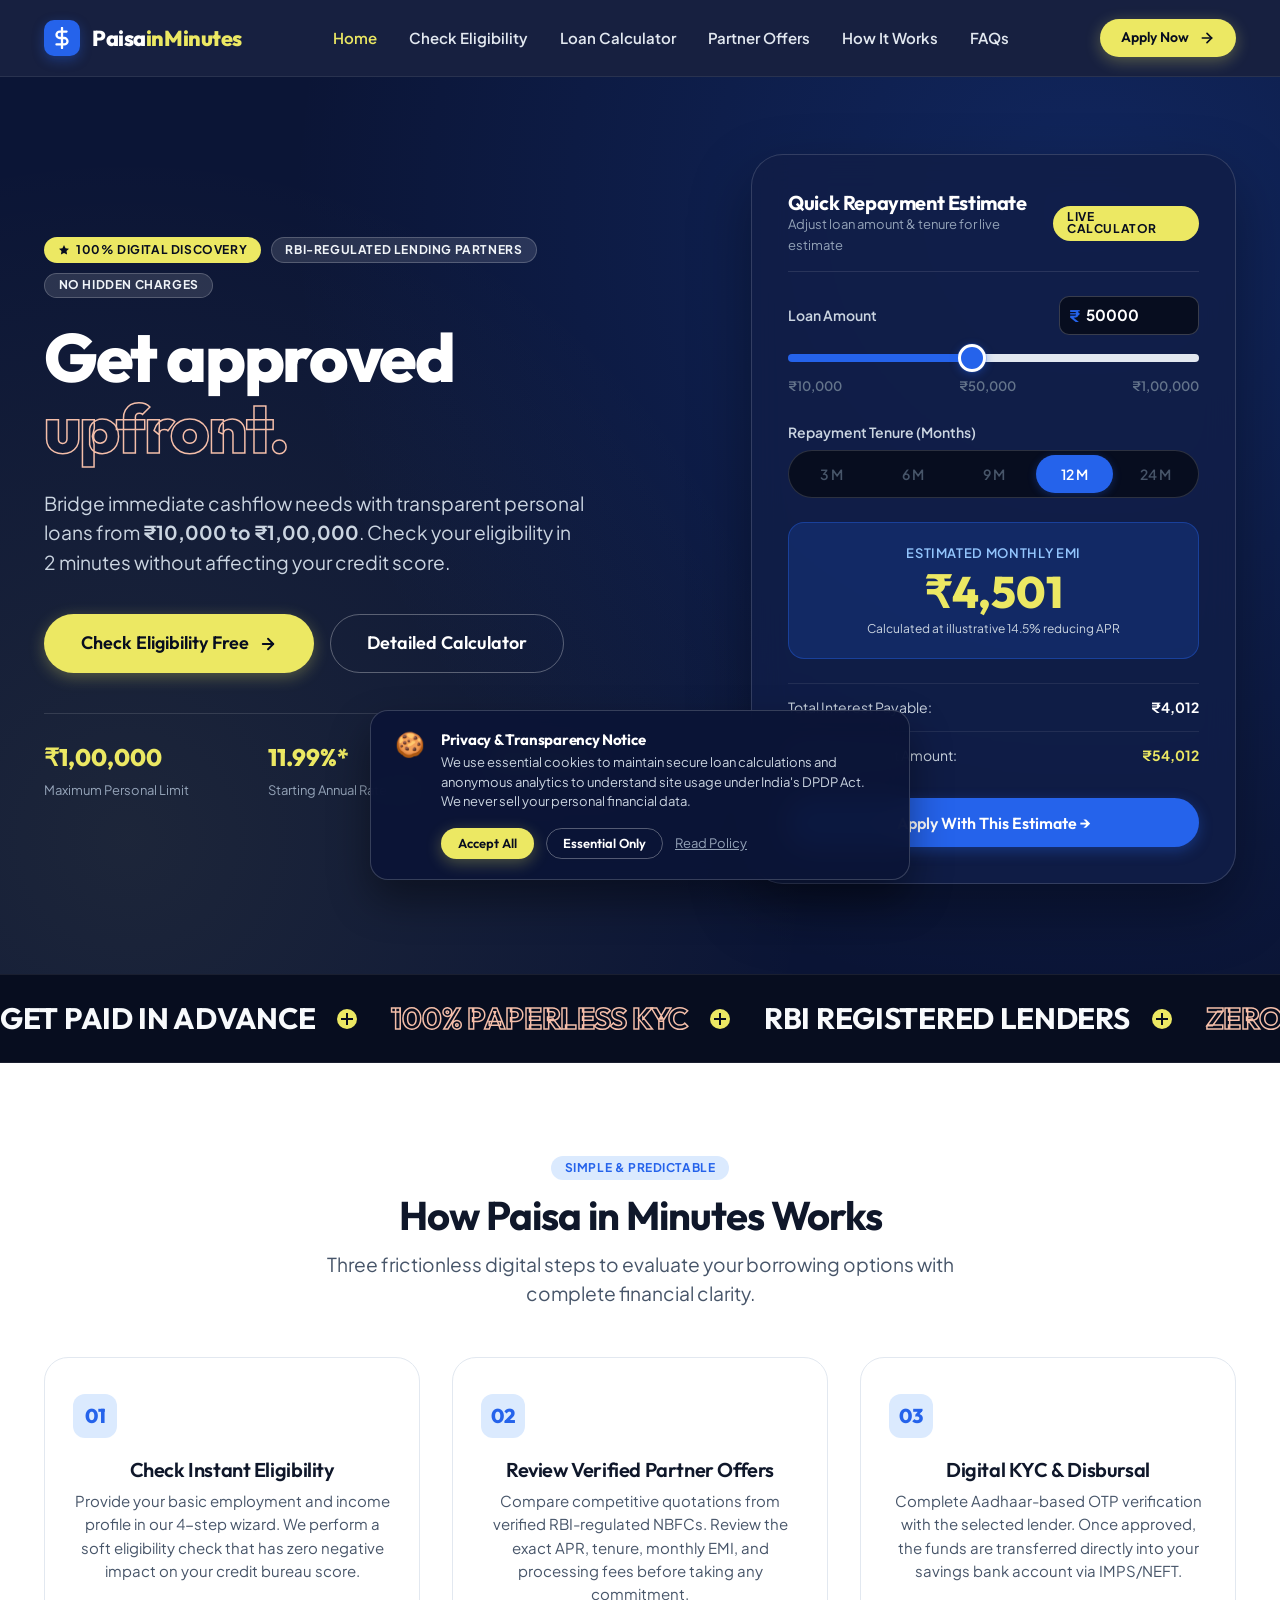
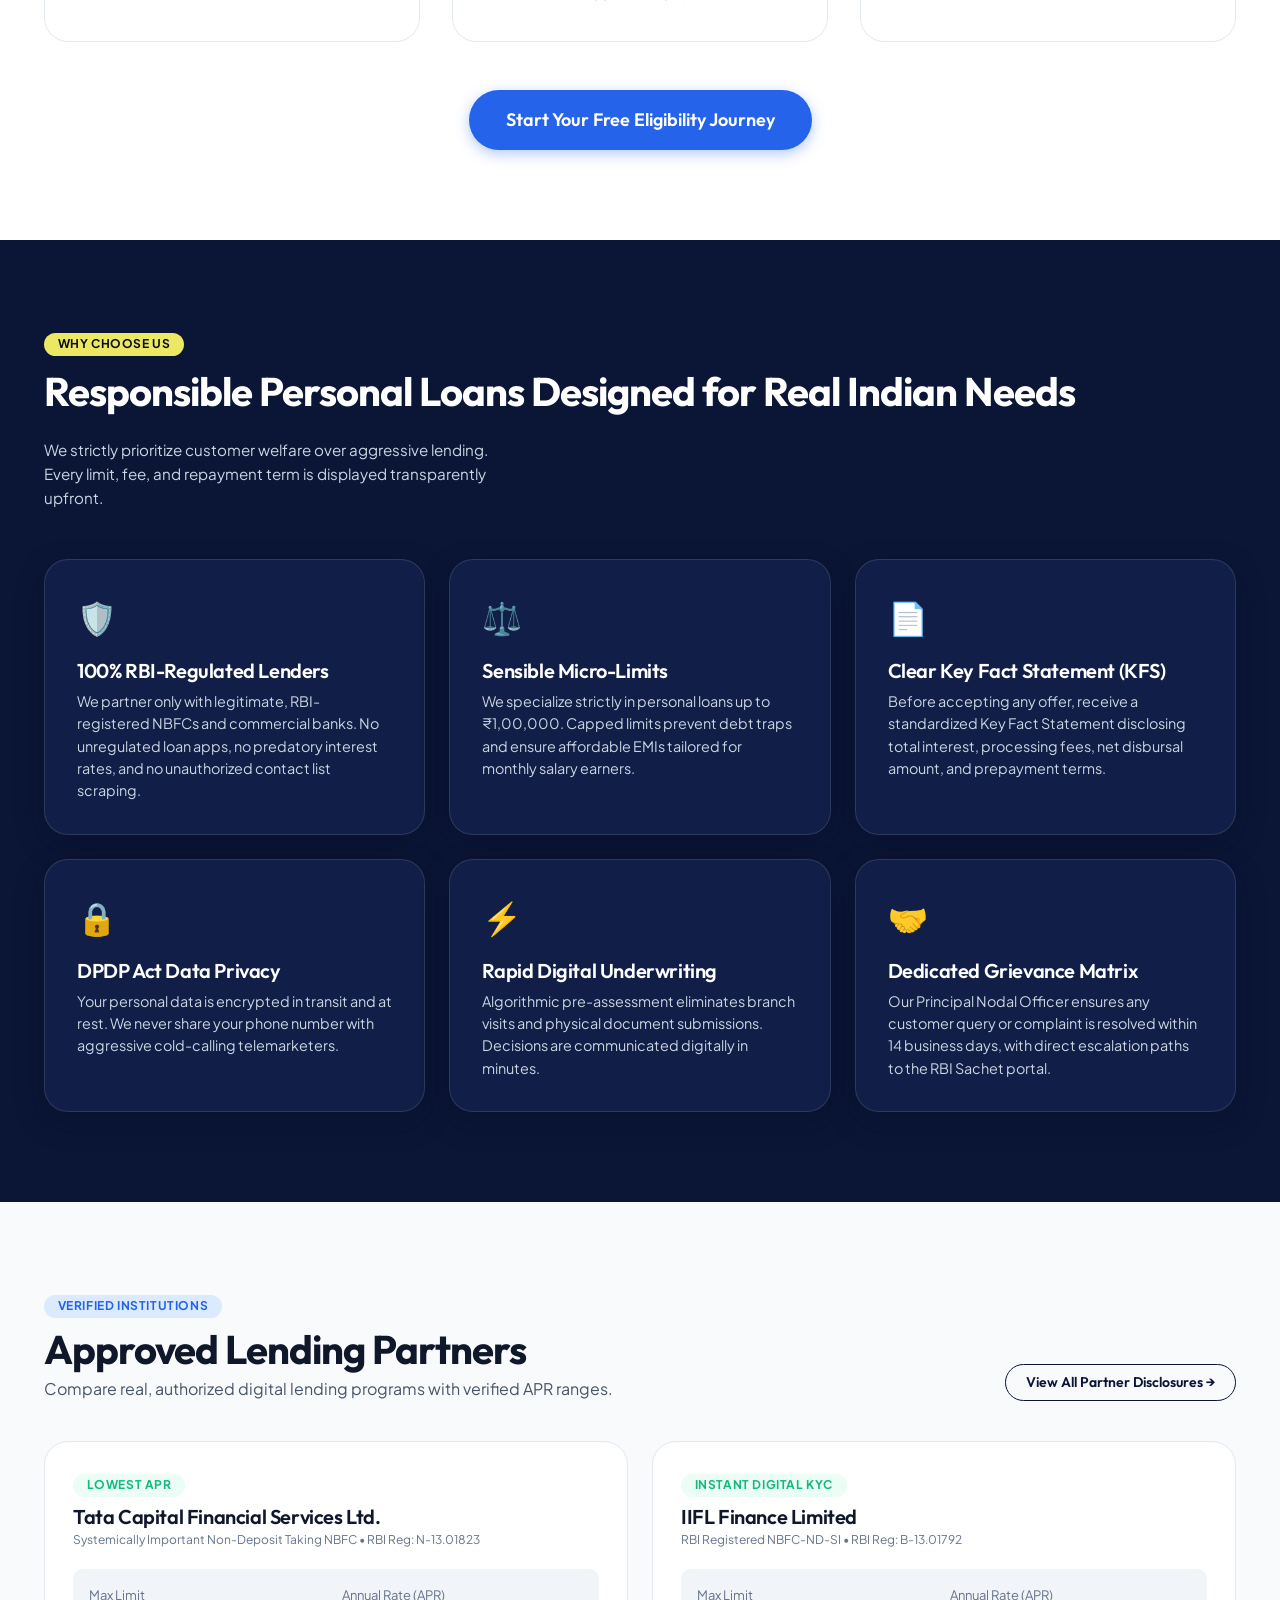
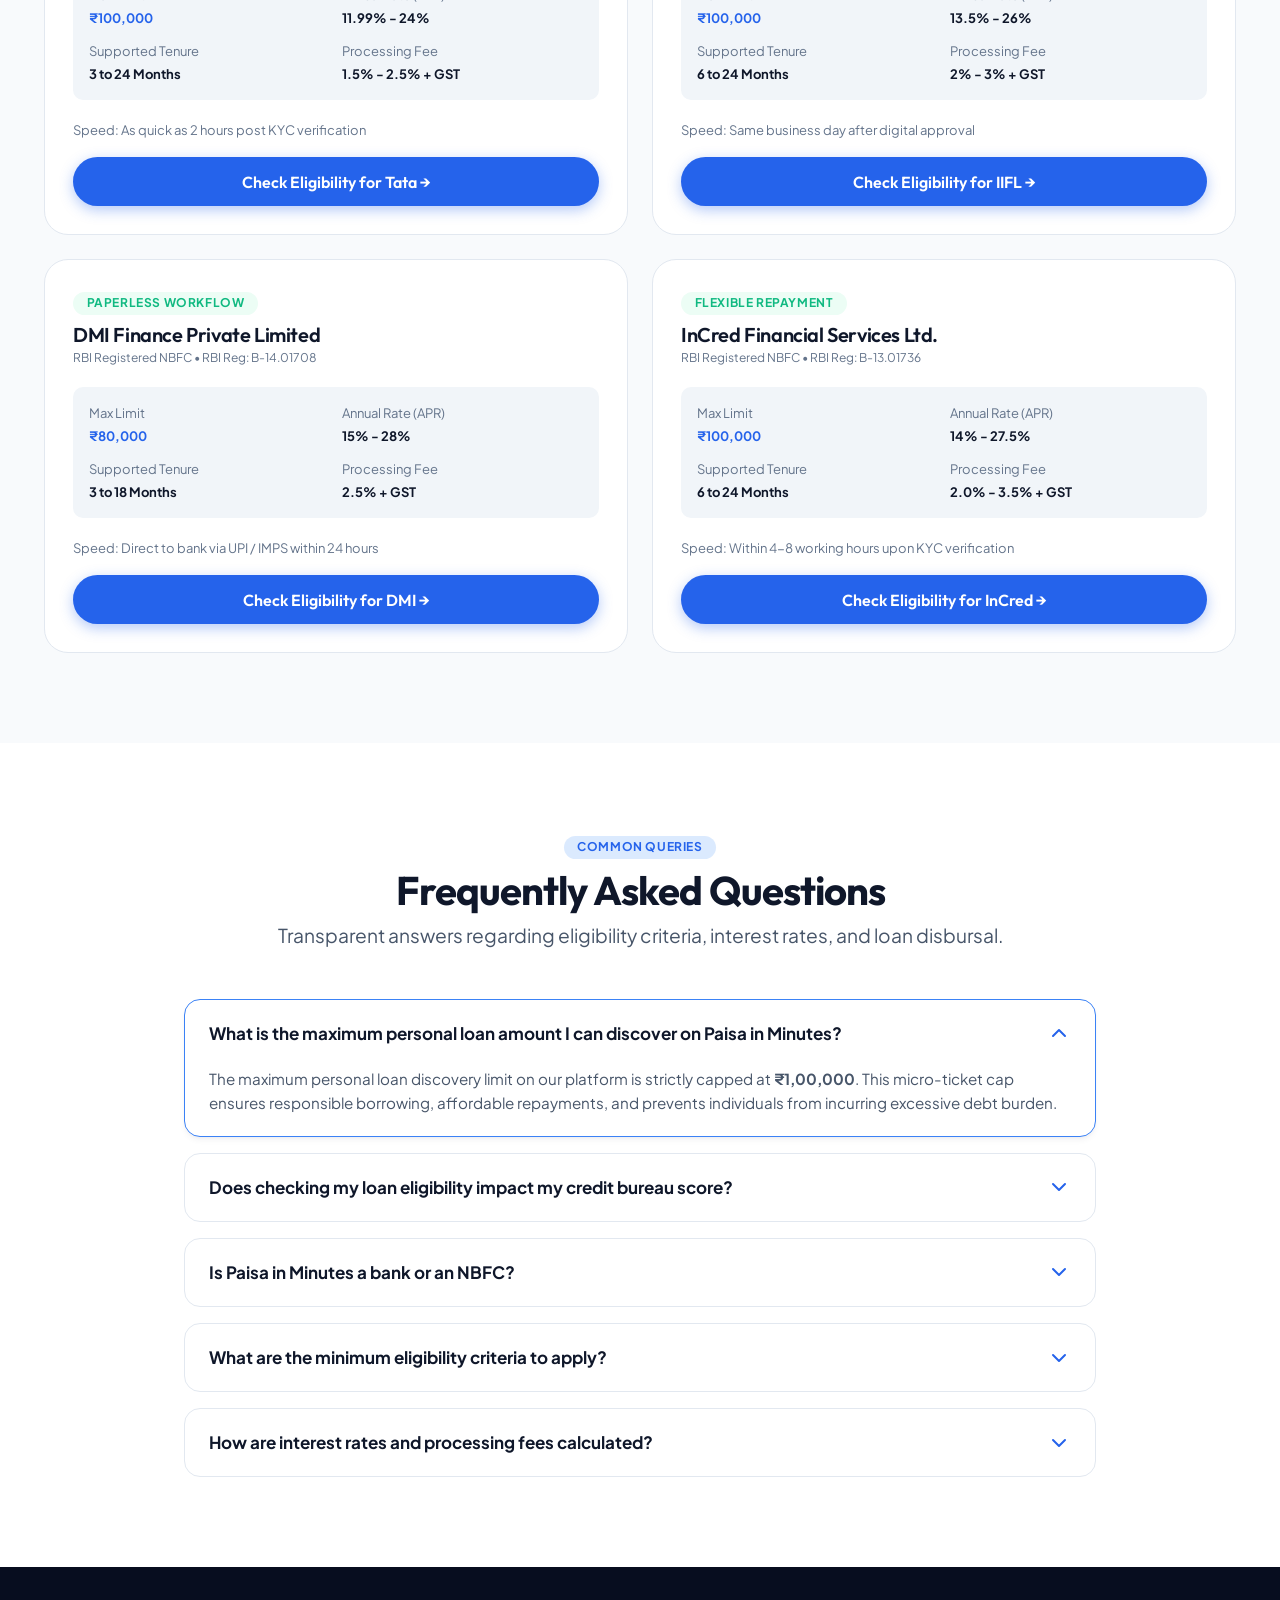
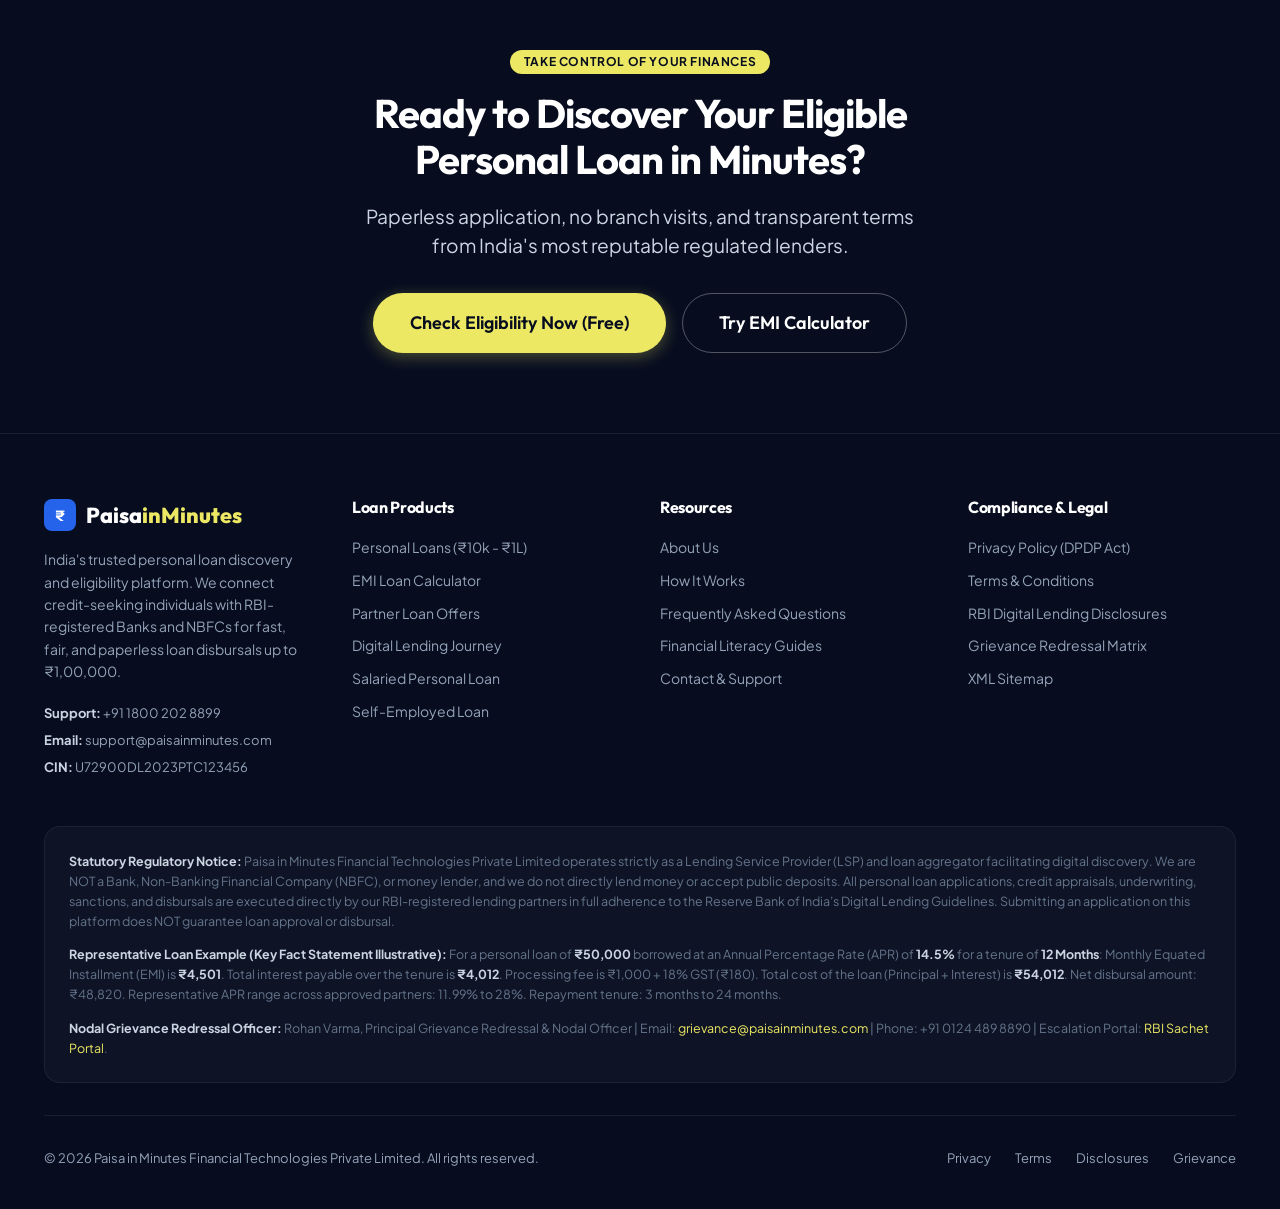
==== index.html @ 123bbffa "Convert into pure static website: remove PHP, admin panel, backend APIs and database" ====
<!DOCTYPE html>
<html lang="en">
<head>
  <meta charset="UTF-8">
  <meta name="viewport" content="width=device-width, initial-scale=1.0, maximum-scale=5.0">
  <meta http-equiv="X-UA-Compatible" content="ie=edge">

  <!-- Primary SEO Meta Tags -->
  <title>Paisa in Minutes – Where India Discovers Fair, Fast Personal Loans | Paisa in Minutes</title>
  <meta name="title" content="Paisa in Minutes – Where India Discovers Fair, Fast Personal Loans | Paisa in Minutes">
  <meta name="description" content="Discover instant personal loans up to ₹1,00,000 from verified RBI-regulated NBFCs &amp; Banks. Interactive loan slider, zero hidden charges, and transparent repayment calculation.">
  <link rel="canonical" href="https://paisainminutes.com/">
  <meta name="robots" content="index, follow, max-image-preview:large, max-snippet:-1, max-video-preview:-1">
  <meta name="theme-color" content="#0b1536">

  <!-- Open Graph / Facebook -->
  <meta property="og:type" content="website">
  <meta property="og:url" content="https://paisainminutes.com/">
  <meta property="og:title" content="Paisa in Minutes – Where India Discovers Fair, Fast Personal Loans | Paisa in Minutes">
  <meta property="og:description" content="Discover instant personal loans up to ₹1,00,000 from verified RBI-regulated NBFCs &amp; Banks. Interactive loan slider, zero hidden charges, and transparent repayment calculation.">
  <meta property="og:image" content="https://paisainminutes.com/assets/images/og-preview.png">
  <meta property="og:site_name" content="Paisa in Minutes">
  <meta property="og:locale" content="en_IN">

  <!-- Twitter Cards -->
  <meta name="twitter:card" content="summary_large_image">
  <meta name="twitter:url" content="https://paisainminutes.com/">
  <meta name="twitter:title" content="Paisa in Minutes – Where India Discovers Fair, Fast Personal Loans | Paisa in Minutes">
  <meta name="twitter:description" content="Discover instant personal loans up to ₹1,00,000 from verified RBI-regulated NBFCs &amp; Banks. Interactive loan slider, zero hidden charges, and transparent repayment calculation.">
  <meta name="twitter:image" content="https://paisainminutes.com/assets/images/og-preview.png">

  <!-- Stylesheets -->
  <link rel="stylesheet" href="assets/css/design-system.css">
  <link rel="stylesheet" href="assets/css/components.css">
  <link rel="stylesheet" href="assets/css/pages.css">

  <!-- Schema.org JSON-LD Structured Data for Financial Platform & Lending Service -->
  <script type="application/ld+json">
  {
    "@context": "https://schema.org",
    "@graph": [
      {
        "@type": "Organization",
        "@id": "https://paisainminutes.com/#organization",
        "name": "Paisa in Minutes Financial Technologies Private Limited",
        "alternateName": "Paisa in Minutes",
        "url": "https://paisainminutes.com",
        "telephone": "+91 1800 202 8899",
        "email": "support@paisainminutes.com",
        "address": {
          "@type": "PostalAddress",
          "streetAddress": "Tower B, 4th Floor, FinTech Park, Cyber City",
          "addressLocality": "Gurugram",
          "addressRegion": "Haryana",
          "postalCode": "122002",
          "addressCountry": "IN"
        }
      },
      {
        "@type": "FinancialProduct",
        "name": "Paisa in Minutes Personal Loan Discovery",
        "description": "Short-term personal loan discovery service up to ₹1,00,000 with flexible tenures of 3 to 24 months.",
        "provider": {
          "@id": "https://paisainminutes.com/#organization"
        },
        "annualPercentageRate": {
          "@type": "QuantitativeValue",
          "minValue": 11.99,
          "maxValue": 28,
          "unitText": "PERCENT"
        },
        "amount": {
          "@type": "MonetaryAmount",
          "currency": "INR",
          "minValue": 10000,
          "maxValue": 100000        }
      }
    ]
  }
  </script>

  <!-- Client-Side Analytics Configuration -->
  <script>
    window.PIM_ANALYTICS_CONFIG = {
      ga4Id: "G-DEMO12345",
      pixelId: "987654321012345",
      debug: true,
    };
  </script>
</head>
<body>
<header class="site-header" role="banner">
  <div class="container site-nav">
    <!-- Brand Logo -->
    <a href="index.html" class="nav-brand" aria-label="Paisa in Minutes Homepage">
      <div class="nav-brand-logo">
        <svg width="22" height="22" viewBox="0 0 24 24" fill="none" stroke="currentColor" stroke-width="2.5" stroke-linecap="round" stroke-linejoin="round">
          <line x1="12" y1="1" x2="12" y2="23"></line>
          <path d="M17 5H9.5a3.5 3.5 0 0 0 0 7h5a3.5 3.5 0 0 1 0 7H6"></path>
        </svg>
      </div>
      <div>
        Paisa<span class="accent">inMinutes</span>
      </div>
    </a>

    <!-- Navigation Links -->
    <nav aria-label="Main Navigation">
      <ul class="nav-links" id="navLinks">
        <li>
          <a href="index.html" class="nav-link active">Home</a>
        </li>
        <li>
          <a href="check-eligibility.html" class="nav-link ">Check Eligibility</a>
        </li>
        <li>
          <a href="personal-loan-calculator.html" class="nav-link ">Loan Calculator</a>
        </li>
        <li>
          <a href="offers.html" class="nav-link ">Partner Offers</a>
        </li>
        <li>
          <a href="how-it-works.html" class="nav-link ">How It Works</a>
        </li>
        <li>
          <a href="faq.html" class="nav-link ">FAQs</a>
        </li>
      </ul>
    </nav>

    <!-- Header Actions -->
    <div class="nav-actions">
      <a href="check-eligibility.html" class="btn btn-yellow btn-sm" id="navCtaBtn">
        Apply Now
        <svg width="16" height="16" viewBox="0 0 24 24" fill="none" stroke="currentColor" stroke-width="2.5" stroke-linecap="round" stroke-linejoin="round">
          <line x1="5" y1="12" x2="19" y2="12"></line>
          <polyline points="12 5 19 12 12 19"></polyline>
        </svg>
      </a>

      <!-- Mobile Hamburger Button -->
      <button class="nav-toggle-btn" id="navToggleBtn" aria-label="Toggle navigation menu" aria-expanded="false">
        &#9776;
      </button>
    </div>
  </div>
</header>
<main id="mainContent">

<!-- ============================================================================
     HERO SECTION
     ============================================================================ -->
<section class="hero-section" aria-label="Personal Loan Discovery Hero">
  <div class="container">
    <div class="hero-grid">
      <!-- Left Column: Copy & CTAs -->
      <div class="hero-content">
        <div class="hero-badges">
          <span class="badge badge-yellow">
            <svg width="12" height="12" viewBox="0 0 24 24" fill="currentColor">
              <path d="M12 2l3.09 6.26L22 9.27l-5 4.87 1.18 6.88L12 17.77l-6.18 3.25L7 14.14 2 9.27l6.91-1.01L12 2z"></path>
            </svg>
            100% Digital Discovery
          </span>
          <span class="badge badge-navy">RBI-Regulated Lending Partners</span>
          <span class="badge badge-navy">No Hidden Charges</span>
        </div>

        <h1 class="heading-display hero-title">
          Get approved<br>
          <span class="salmon-outline">upfront.</span>
        </h1>

        <p class="text-lead" style="color: #cbd5e1; max-width: 540px;">
          Bridge immediate cashflow needs with transparent personal loans from <strong>₹10,000 to ₹1,00,000</strong>. Check your eligibility in 2 minutes without affecting your credit score.
        </p>

        <div class="hero-ctas">
          <a href="check-eligibility.html" class="btn btn-yellow btn-lg" id="heroApplyBtn">
            Check Eligibility Free
            <svg width="18" height="18" viewBox="0 0 24 24" fill="none" stroke="currentColor" stroke-width="2.5" stroke-linecap="round" stroke-linejoin="round">
              <line x1="5" y1="12" x2="19" y2="12"></line>
              <polyline points="12 5 19 12 12 19"></polyline>
            </svg>
          </a>
          <a href="personal-loan-calculator.html" class="btn btn-outline-white btn-lg">
            Detailed Calculator
          </a>
        </div>

        <!-- Verified Trust Statistics -->
        <div class="hero-trust-metrics">
          <div>
            <div class="metric-number">₹1,00,000</div>
            <div class="metric-label">Maximum Personal Limit</div>
          </div>
          <div>
            <div class="metric-number">11.99%*</div>
            <div class="metric-label">Starting Annual Rate (APR)</div>
          </div>
          <div>
            <div class="metric-number">24 Hours</div>
            <div class="metric-label">Fast Digital Disbursal</div>
          </div>
        </div>
      </div>

      <!-- Right Column: Interactive Hero Loan Amount Slider & Live Estimate -->
      <div>
        <div class="hero-calc-card">
          <div class="calc-card-header">
            <div>
              <h3 style="font-size: 1.25rem; font-weight: 700; color: #fff;">Quick Repayment Estimate</h3>
              <p style="font-size: 0.8125rem; color: #94a3b8;">Adjust loan amount & tenure for live estimate</p>
            </div>
            <span class="badge badge-yellow">Live Calculator</span>
          </div>

          <!-- Loan Amount Slider & Input -->
          <div class="form-group" style="margin-bottom: 1.5rem;">
            <div style="display:flex; justify-content:space-between; align-items:center; margin-bottom: 0.5rem;">
              <label for="calcSliderAmount" class="form-label" style="color: #cbd5e1; margin-bottom: 0;">Loan Amount</label>
              <div style="position:relative; width: 140px;">
                <span style="position:absolute; left:10px; top:50%; transform:translateY(-50%); color:#2563eb; font-weight:700;">₹</span>
                <input type="number" id="calcInputAmount" class="form-control" value="50000" min="10000" max="100000" step="5000" style="padding-left:26px; padding-top:6px; padding-bottom:6px; font-weight:700; background:#070d1f; color:#fff; border-color:rgba(255,255,255,0.2);">
              </div>
            </div>
            <input type="range" id="calcSliderAmount" class="range-slider" min="10000" max="100000" step="5000" value="50000" aria-label="Loan Amount Slider">
            <div class="range-slider-labels">
              <span>₹10,000</span>
              <span>₹50,000</span>
              <span>₹1,00,000</span>
            </div>
          </div>

          <!-- Tenure Selector -->
          <div class="form-group">
            <label class="form-label" style="color: #cbd5e1;">Repayment Tenure (Months)</label>
            <div class="segmented-control" style="background:#070d1f; border-color:rgba(255,255,255,0.15);">
              <button type="button" class="segmented-pill" data-tenure-pill="3">3 M</button>
              <button type="button" class="segmented-pill" data-tenure-pill="6">6 M</button>
              <button type="button" class="segmented-pill" data-tenure-pill="9">9 M</button>
              <button type="button" class="segmented-pill active" data-tenure-pill="12">12 M</button>
              <button type="button" class="segmented-pill" data-tenure-pill="24">24 M</button>
            </div>
          </div>

          <!-- Hidden default rate for quick hero calculator -->
          <input type="hidden" id="calcSliderRate" value="14.5">
          <input type="hidden" id="calcInputRate" value="14.5">

          <!-- Live Estimated EMI Display -->
          <div class="hero-emi-display">
            <div style="font-size: 0.8125rem; font-weight: 600; text-transform: uppercase; letter-spacing: 0.05em; color: #93c5fd;">
              Estimated Monthly EMI
            </div>
            <div class="emi-amount-large" id="calcEmiDisplay">₹4,502</div>
            <div style="font-size: 0.75rem; color: #cbd5e1;">
              Calculated at illustrative 14.5% reducing APR
            </div>
          </div>

          <!-- Repayment Breakdown Row -->
          <div style="display:flex; justify-content:space-between; padding:0.75rem 0; font-size:0.875rem; border-top:1px solid rgba(255,255,255,0.08); color:#cbd5e1;">
            <span>Total Interest Payable:</span>
            <strong id="calcTotalInterestDisplay" style="color:#fff;">₹4,024</strong>
          </div>
          <div style="display:flex; justify-content:space-between; padding:0.75rem 0; font-size:0.875rem; border-top:1px solid rgba(255,255,255,0.08); color:#cbd5e1;">
            <span>Total Repayment Amount:</span>
            <strong id="calcTotalPaymentDisplay" style="color:var(--color-accent-yellow);">₹54,024</strong>
          </div>

          <div style="margin-top: 1.25rem;">
            <a href="check-eligibility.html" class="btn btn-primary btn-block">
              Apply With This Estimate &rarr;
            </a>
          </div>
        </div>
      </div>
    </div>
  </div>
</section>

<!-- ============================================================================
     MARQUEE TICKER (Milestone Inspired Continuous Motion)
     ============================================================================ -->
<div class="section-navy" style="padding: 0; background: #070d1f;">
  <div class="marquee-container" aria-hidden="true">
    <div class="marquee-track">
      <div class="marquee-item"><span>Get Paid In Advance</span><svg class="marquee-icon" viewBox="0 0 24 24"><circle cx="12" cy="12" r="10"></circle><path d="M12 6v12M6 12h12" stroke="#070d1f" stroke-width="2"></path></svg></div>
      <div class="marquee-item text-outline"><span>100% Paperless KYC</span><svg class="marquee-icon" viewBox="0 0 24 24"><circle cx="12" cy="12" r="10"></circle><path d="M12 6v12M6 12h12" stroke="#070d1f" stroke-width="2"></path></svg></div>
      <div class="marquee-item"><span>RBI Registered Lenders</span><svg class="marquee-icon" viewBox="0 0 24 24"><circle cx="12" cy="12" r="10"></circle><path d="M12 6v12M6 12h12" stroke="#070d1f" stroke-width="2"></path></svg></div>
      <div class="marquee-item text-outline"><span>Zero Prepayment Penalties</span><svg class="marquee-icon" viewBox="0 0 24 24"><circle cx="12" cy="12" r="10"></circle><path d="M12 6v12M6 12h12" stroke="#070d1f" stroke-width="2"></path></svg></div>
      <div class="marquee-item"><span>Funds Disbursed In Minutes</span><svg class="marquee-icon" viewBox="0 0 24 24"><circle cx="12" cy="12" r="10"></circle><path d="M12 6v12M6 12h12" stroke="#070d1f" stroke-width="2"></path></svg></div>
    </div>
    <div class="marquee-track" aria-hidden="true">
      <div class="marquee-item"><span>Get Paid In Advance</span><svg class="marquee-icon" viewBox="0 0 24 24"><circle cx="12" cy="12" r="10"></circle><path d="M12 6v12M6 12h12" stroke="#070d1f" stroke-width="2"></path></svg></div>
      <div class="marquee-item text-outline"><span>100% Paperless KYC</span><svg class="marquee-icon" viewBox="0 0 24 24"><circle cx="12" cy="12" r="10"></circle><path d="M12 6v12M6 12h12" stroke="#070d1f" stroke-width="2"></path></svg></div>
      <div class="marquee-item"><span>RBI Registered Lenders</span><svg class="marquee-icon" viewBox="0 0 24 24"><circle cx="12" cy="12" r="10"></circle><path d="M12 6v12M6 12h12" stroke="#070d1f" stroke-width="2"></path></svg></div>
      <div class="marquee-item text-outline"><span>Zero Prepayment Penalties</span><svg class="marquee-icon" viewBox="0 0 24 24"><circle cx="12" cy="12" r="10"></circle><path d="M12 6v12M6 12h12" stroke="#070d1f" stroke-width="2"></path></svg></div>
      <div class="marquee-item"><span>Funds Disbursed In Minutes</span><svg class="marquee-icon" viewBox="0 0 24 24"><circle cx="12" cy="12" r="10"></circle><path d="M12 6v12M6 12h12" stroke="#070d1f" stroke-width="2"></path></svg></div>
    </div>
  </div>
</div>

<!-- ============================================================================
     HOW IT WORKS (3 Step Clear Digital Journey)
     ============================================================================ -->
<section class="section" style="background:#ffffff;" aria-labelledby="howItWorksHeading">
  <div class="container text-center">
    <span class="badge badge-royal">Simple & Predictable</span>
    <h2 id="howItWorksHeading" class="heading-2" style="margin-top: 0.75rem; margin-bottom: 0.75rem;">
      How Paisa in Minutes Works
    </h2>
    <p class="text-lead" style="max-width: 640px; margin: 0 auto;">
      Three frictionless digital steps to evaluate your borrowing options with complete financial clarity.
    </p>

    <div class="process-grid text-left">
      <!-- Step 1 -->
      <div class="process-step-card">
        <div class="process-step-num">01</div>
        <h3 class="heading-4" style="margin-bottom: 0.5rem;">Check Instant Eligibility</h3>
        <p style="color: var(--text-secondary); font-size: 0.9375rem; line-height: 1.55;">
          Provide your basic employment and income profile in our 4-step wizard. We perform a soft eligibility check that has zero negative impact on your credit bureau score.
        </p>
      </div>

      <!-- Step 2 -->
      <div class="process-step-card">
        <div class="process-step-num">02</div>
        <h3 class="heading-4" style="margin-bottom: 0.5rem;">Review Verified Partner Offers</h3>
        <p style="color: var(--text-secondary); font-size: 0.9375rem; line-height: 1.55;">
          Compare competitive quotations from verified RBI-regulated NBFCs. Review the exact APR, tenure, monthly EMI, and processing fees before taking any commitment.
        </p>
      </div>

      <!-- Step 3 -->
      <div class="process-step-card">
        <div class="process-step-num">03</div>
        <h3 class="heading-4" style="margin-bottom: 0.5rem;">Digital KYC & Disbursal</h3>
        <p style="color: var(--text-secondary); font-size: 0.9375rem; line-height: 1.55;">
          Complete Aadhaar-based OTP verification with the selected lender. Once approved, the funds are transferred directly into your savings bank account via IMPS/NEFT.
        </p>
      </div>
    </div>

    <div style="margin-top: 3rem;">
      <a href="check-eligibility.html" class="btn btn-primary btn-lg">
        Start Your Free Eligibility Journey
      </a>
    </div>
  </div>
</section>

<!-- ============================================================================
     CORE VALUE PROPOSITIONS & PRODUCT BENEFITS
     ============================================================================ -->
<section class="section section-navy" aria-labelledby="benefitsHeading">
  <div class="container">
    <div style="display:flex; justify-content:space-between; align-items:flex-end; flex-wrap:wrap; gap:1.5rem; margin-bottom: 3rem;">
      <div>
        <span class="badge badge-yellow">Why Choose Us</span>
        <h2 id="benefitsHeading" class="heading-2" style="margin-top: 0.75rem; color: #fff;">
          Responsible Personal Loans Designed for Real Indian Needs
        </h2>
      </div>
      <p style="color: #cbd5e1; max-width: 480px; font-size: 0.95rem;">
        We strictly prioritize customer welfare over aggressive lending. Every limit, fee, and repayment term is displayed transparently upfront.
      </p>
    </div>

    <div class="grid grid-cols-3">
      <!-- Card 1 -->
      <div class="card card-navy">
        <div style="font-size: 2rem; margin-bottom: 1rem;">🛡️</div>
        <h3 class="heading-4" style="color: #fff; margin-bottom: 0.5rem;">100% RBI-Regulated Lenders</h3>
        <p style="color: #cbd5e1; font-size: 0.9rem; line-height: 1.55;">
          We partner only with legitimate, RBI-registered NBFCs and commercial banks. No unregulated loan apps, no predatory interest rates, and no unauthorized contact list scraping.
        </p>
      </div>

      <!-- Card 2 -->
      <div class="card card-navy">
        <div style="font-size: 2rem; margin-bottom: 1rem;">⚖️</div>
        <h3 class="heading-4" style="color: #fff; margin-bottom: 0.5rem;">Sensible Micro-Limits</h3>
        <p style="color: #cbd5e1; font-size: 0.9rem; line-height: 1.55;">
          We specialize strictly in personal loans up to ₹1,00,000. Capped limits prevent debt traps and ensure affordable EMIs tailored for monthly salary earners.
        </p>
      </div>

      <!-- Card 3 -->
      <div class="card card-navy">
        <div style="font-size: 2rem; margin-bottom: 1rem;">📄</div>
        <h3 class="heading-4" style="color: #fff; margin-bottom: 0.5rem;">Clear Key Fact Statement (KFS)</h3>
        <p style="color: #cbd5e1; font-size: 0.9rem; line-height: 1.55;">
          Before accepting any offer, receive a standardized Key Fact Statement disclosing total interest, processing fees, net disbursal amount, and prepayment terms.
        </p>
      </div>

      <!-- Card 4 -->
      <div class="card card-navy">
        <div style="font-size: 2rem; margin-bottom: 1rem;">🔒</div>
        <h3 class="heading-4" style="color: #fff; margin-bottom: 0.5rem;">DPDP Act Data Privacy</h3>
        <p style="color: #cbd5e1; font-size: 0.9rem; line-height: 1.55;">
          Your personal data is encrypted in transit and at rest. We never share your phone number with aggressive cold-calling telemarketers.
        </p>
      </div>

      <!-- Card 5 -->
      <div class="card card-navy">
        <div style="font-size: 2rem; margin-bottom: 1rem;">⚡</div>
        <h3 class="heading-4" style="color: #fff; margin-bottom: 0.5rem;">Rapid Digital Underwriting</h3>
        <p style="color: #cbd5e1; font-size: 0.9rem; line-height: 1.55;">
          Algorithmic pre-assessment eliminates branch visits and physical document submissions. Decisions are communicated digitally in minutes.
        </p>
      </div>

      <!-- Card 6 -->
      <div class="card card-navy">
        <div style="font-size: 2rem; margin-bottom: 1rem;">🤝</div>
        <h3 class="heading-4" style="color: #fff; margin-bottom: 0.5rem;">Dedicated Grievance Matrix</h3>
        <p style="color: #cbd5e1; font-size: 0.9rem; line-height: 1.55;">
          Our Principal Nodal Officer ensures any customer query or complaint is resolved within 14 business days, with direct escalation paths to the RBI Sachet portal.
        </p>
      </div>
    </div>
  </div>
</section>

<!-- ============================================================================
     APPROVED LENDING PARTNER OFFERS (Live Configured NBFCs)
     ============================================================================ -->
<section class="section" style="background:#f8fafc;" aria-labelledby="offersPreviewHeading">
  <div class="container">
    <div style="display:flex; justify-content:space-between; align-items:flex-end; flex-wrap:wrap; gap:1.5rem; margin-bottom: 2.5rem;">
      <div>
        <span class="badge badge-royal">Verified Institutions</span>
        <h2 id="offersPreviewHeading" class="heading-2" style="margin-top: 0.5rem;">
          Approved Lending Partners
        </h2>
        <p style="color: var(--text-secondary); margin-top: 0.25rem;">
          Compare real, authorized digital lending programs with verified APR ranges.
        </p>
      </div>
      <a href="offers.html" class="btn btn-outline-navy btn-sm">
        View All Partner Disclosures &rarr;
      </a>
    </div>

    <div class="grid grid-cols-2" style="gap: 1.5rem;">
              <div class="offer-card">
          <div>
            <div class="offer-header">
              <div>
                <span class="badge badge-emerald" style="margin-bottom: 0.5rem;">Lowest APR</span>
                <h3 class="heading-4">Tata Capital Financial Services Ltd.</h3>
                <div style="font-size: 0.75rem; color: var(--text-muted); margin-top: 2px;">
                  Systemically Important Non-Deposit Taking NBFC &bull; RBI Reg: N-13.01823                </div>
              </div>
            </div>

            <div class="offer-features-grid">
              <div class="offer-feature-item">
                <div class="feature-title">Max Limit</div>
                <div class="feature-val" style="color:#2563eb;">₹100,000</div>
              </div>
              <div class="offer-feature-item">
                <div class="feature-title">Annual Rate (APR)</div>
                <div class="feature-val">11.99% - 24%</div>
              </div>
              <div class="offer-feature-item">
                <div class="feature-title">Supported Tenure</div>
                <div class="feature-val">3 to 24 Months</div>
              </div>
              <div class="offer-feature-item">
                <div class="feature-title">Processing Fee</div>
                <div class="feature-val">1.5% - 2.5% + GST</div>
              </div>
            </div>

            <p style="font-size: 0.8125rem; color: var(--text-muted); margin-bottom: 1rem;">
              Speed: As quick as 2 hours post KYC verification            </p>
          </div>

          <a href="check-eligibility.html?partner=tata-capital" class="btn btn-primary btn-block" data-partner-outbound="tata-capital" data-partner-name="Tata Capital Financial Services Ltd.">
            Check Eligibility for Tata &rarr;
          </a>
        </div>
              <div class="offer-card">
          <div>
            <div class="offer-header">
              <div>
                <span class="badge badge-emerald" style="margin-bottom: 0.5rem;">Instant Digital KYC</span>
                <h3 class="heading-4">IIFL Finance Limited</h3>
                <div style="font-size: 0.75rem; color: var(--text-muted); margin-top: 2px;">
                  RBI Registered NBFC-ND-SI &bull; RBI Reg: B-13.01792                </div>
              </div>
            </div>

            <div class="offer-features-grid">
              <div class="offer-feature-item">
                <div class="feature-title">Max Limit</div>
                <div class="feature-val" style="color:#2563eb;">₹100,000</div>
              </div>
              <div class="offer-feature-item">
                <div class="feature-title">Annual Rate (APR)</div>
                <div class="feature-val">13.5% - 26%</div>
              </div>
              <div class="offer-feature-item">
                <div class="feature-title">Supported Tenure</div>
                <div class="feature-val">6 to 24 Months</div>
              </div>
              <div class="offer-feature-item">
                <div class="feature-title">Processing Fee</div>
                <div class="feature-val">2% - 3% + GST</div>
              </div>
            </div>

            <p style="font-size: 0.8125rem; color: var(--text-muted); margin-bottom: 1rem;">
              Speed: Same business day after digital approval            </p>
          </div>

          <a href="check-eligibility.html?partner=iifl-finance" class="btn btn-primary btn-block" data-partner-outbound="iifl-finance" data-partner-name="IIFL Finance Limited">
            Check Eligibility for IIFL &rarr;
          </a>
        </div>
              <div class="offer-card">
          <div>
            <div class="offer-header">
              <div>
                <span class="badge badge-emerald" style="margin-bottom: 0.5rem;">Paperless Workflow</span>
                <h3 class="heading-4">DMI Finance Private Limited</h3>
                <div style="font-size: 0.75rem; color: var(--text-muted); margin-top: 2px;">
                  RBI Registered NBFC &bull; RBI Reg: B-14.01708                </div>
              </div>
            </div>

            <div class="offer-features-grid">
              <div class="offer-feature-item">
                <div class="feature-title">Max Limit</div>
                <div class="feature-val" style="color:#2563eb;">₹80,000</div>
              </div>
              <div class="offer-feature-item">
                <div class="feature-title">Annual Rate (APR)</div>
                <div class="feature-val">15% - 28%</div>
              </div>
              <div class="offer-feature-item">
                <div class="feature-title">Supported Tenure</div>
                <div class="feature-val">3 to 18 Months</div>
              </div>
              <div class="offer-feature-item">
                <div class="feature-title">Processing Fee</div>
                <div class="feature-val">2.5% + GST</div>
              </div>
            </div>

            <p style="font-size: 0.8125rem; color: var(--text-muted); margin-bottom: 1rem;">
              Speed: Direct to bank via UPI / IMPS within 24 hours            </p>
          </div>

          <a href="check-eligibility.html?partner=dmi-finance" class="btn btn-primary btn-block" data-partner-outbound="dmi-finance" data-partner-name="DMI Finance Private Limited">
            Check Eligibility for DMI &rarr;
          </a>
        </div>
              <div class="offer-card">
          <div>
            <div class="offer-header">
              <div>
                <span class="badge badge-emerald" style="margin-bottom: 0.5rem;">Flexible Repayment</span>
                <h3 class="heading-4">InCred Financial Services Ltd.</h3>
                <div style="font-size: 0.75rem; color: var(--text-muted); margin-top: 2px;">
                  RBI Registered NBFC &bull; RBI Reg: B-13.01736                </div>
              </div>
            </div>

            <div class="offer-features-grid">
              <div class="offer-feature-item">
                <div class="feature-title">Max Limit</div>
                <div class="feature-val" style="color:#2563eb;">₹100,000</div>
              </div>
              <div class="offer-feature-item">
                <div class="feature-title">Annual Rate (APR)</div>
                <div class="feature-val">14% - 27.5%</div>
              </div>
              <div class="offer-feature-item">
                <div class="feature-title">Supported Tenure</div>
                <div class="feature-val">6 to 24 Months</div>
              </div>
              <div class="offer-feature-item">
                <div class="feature-title">Processing Fee</div>
                <div class="feature-val">2.0% - 3.5% + GST</div>
              </div>
            </div>

            <p style="font-size: 0.8125rem; color: var(--text-muted); margin-bottom: 1rem;">
              Speed: Within 4-8 working hours upon KYC verification            </p>
          </div>

          <a href="check-eligibility.html?partner=incred-financial" class="btn btn-primary btn-block" data-partner-outbound="incred-financial" data-partner-name="InCred Financial Services Ltd.">
            Check Eligibility for InCred &rarr;
          </a>
        </div>
          </div>
  </div>
</section>

<!-- ============================================================================
     FREQUENTLY ASKED QUESTIONS (Interactive Accordion)
     ============================================================================ -->
<section class="section" style="background:#ffffff;" aria-labelledby="faqHeading">
  <div class="container container-narrow">
    <div class="text-center" style="margin-bottom: 3rem;">
      <span class="badge badge-royal">Common Queries</span>
      <h2 id="faqHeading" class="heading-2" style="margin-top: 0.5rem; margin-bottom: 0.5rem;">
        Frequently Asked Questions
      </h2>
      <p class="text-lead">
        Transparent answers regarding eligibility criteria, interest rates, and loan disbursal.
      </p>
    </div>

    <div class="accordion">
      <div class="accordion-item open">
        <div class="accordion-header" tabindex="0" role="button" aria-expanded="true">
          <span>What is the maximum personal loan amount I can discover on Paisa in Minutes?</span>
          <svg class="accordion-icon" viewBox="0 0 24 24" fill="none" stroke-width="2" stroke-linecap="round" stroke-linejoin="round">
            <polyline points="6 9 12 15 18 9"></polyline>
          </svg>
        </div>
        <div class="accordion-body" style="max-height: 200px;">
          The maximum personal loan discovery limit on our platform is strictly capped at <strong>₹1,00,000</strong>. This micro-ticket cap ensures responsible borrowing, affordable repayments, and prevents individuals from incurring excessive debt burden.
        </div>
      </div>

      <div class="accordion-item">
        <div class="accordion-header" tabindex="0" role="button" aria-expanded="false">
          <span>Does checking my loan eligibility impact my credit bureau score?</span>
          <svg class="accordion-icon" viewBox="0 0 24 24" fill="none" stroke-width="2" stroke-linecap="round" stroke-linejoin="round">
            <polyline points="6 9 12 15 18 9"></polyline>
          </svg>
        </div>
        <div class="accordion-body">
          No. The initial eligibility assessment on Paisa in Minutes uses a pre-screening soft inquiry model that does NOT record a hard credit inquiry on your CIBIL or Experian credit report. A formal credit appraisal is initiated only after you review and select a specific loan quotation.
        </div>
      </div>

      <div class="accordion-item">
        <div class="accordion-header" tabindex="0" role="button" aria-expanded="false">
          <span>Is Paisa in Minutes a bank or an NBFC?</span>
          <svg class="accordion-icon" viewBox="0 0 24 24" fill="none" stroke-width="2" stroke-linecap="round" stroke-linejoin="round">
            <polyline points="6 9 12 15 18 9"></polyline>
          </svg>
        </div>
        <div class="accordion-body">
          Paisa in Minutes is an authorized digital Lending Service Provider (LSP) and loan discovery aggregator. We do not directly lend money or collect public deposits. All loans are sanctioned and disbursed directly by our verified, RBI-registered lending partners (such as Tata Capital, IIFL Finance, DMI Finance, etc.) subject to credit underwriting.
        </div>
      </div>

      <div class="accordion-item">
        <div class="accordion-header" tabindex="0" role="button" aria-expanded="false">
          <span>What are the minimum eligibility criteria to apply?</span>
          <svg class="accordion-icon" viewBox="0 0 24 24" fill="none" stroke-width="2" stroke-linecap="round" stroke-linejoin="round">
            <polyline points="6 9 12 15 18 9"></polyline>
          </svg>
        </div>
        <div class="accordion-body">
          To qualify for a personal loan: You must be an Indian citizen aged between 21 and 58 years; earn a regular monthly in-hand income of at least ₹10,000 (salaried or self-employed); possess an active Aadhaar card and PAN card; and maintain an active savings bank account with mobile banking or net banking facilities.
        </div>
      </div>

      <div class="accordion-item">
        <div class="accordion-header" tabindex="0" role="button" aria-expanded="false">
          <span>How are interest rates and processing fees calculated?</span>
          <svg class="accordion-icon" viewBox="0 0 24 24" fill="none" stroke-width="2" stroke-linecap="round" stroke-linejoin="round">
            <polyline points="6 9 12 15 18 9"></polyline>
          </svg>
        </div>
        <div class="accordion-body">
          Interest rates range from 11.99% to 28% per annum calculated on a standard reducing-balance method. Processing fees typically range from 1.5% to 3% plus 18% GST of the sanctioned loan amount, which is deducted from the disbursed amount with zero hidden charges.
        </div>
      </div>
    </div>
  </div>
</section>

<!-- ============================================================================
     FINAL CALL TO ACTION BANNER
     ============================================================================ -->
<section class="section" style="background:var(--color-navy-950); padding: 5rem 0; color:#fff;" aria-label="Apply Now Banner">
  <div class="container text-center">
    <span class="badge badge-yellow" style="margin-bottom: 1rem;">Take Control of Your Finances</span>
    <h2 class="heading-2" style="color: #fff; max-width: 680px; margin: 0 auto 1.25rem auto;">
      Ready to Discover Your Eligible Personal Loan in Minutes?
    </h2>
    <p class="text-lead" style="color: #cbd5e1; max-width: 580px; margin: 0 auto 2rem auto;">
      Paperless application, no branch visits, and transparent terms from India's most reputable regulated lenders.
    </p>
    <div style="display:flex; justify-content:center; gap:1rem; flex-wrap:wrap;">
      <a href="check-eligibility.html" class="btn btn-yellow btn-lg">
        Check Eligibility Now (Free)
      </a>
      <a href="personal-loan-calculator.html" class="btn btn-outline-white btn-lg">
        Try EMI Calculator
      </a>
    </div>
  </div>
</section>

<!-- Include Loan Calculator script for live slider preview -->
<script src="assets/js/calculator.js" defer></script>

</main><!-- /#mainContent -->

<!-- Global Cookie Consent Notice -->
<aside id="cookieConsentBanner" style="display:none; position:fixed; bottom:20px; left:20px; right:20px; max-width:540px; margin:0 auto; z-index:9999; background:rgba(11,21,54,0.95); border:1px solid rgba(255,255,255,0.18); border-radius:18px; padding:1.25rem 1.5rem; backdrop-filter:blur(12px); box-shadow:0 20px 40px rgba(0,0,0,0.4); color:#fff;" role="dialog" aria-live="polite" aria-label="Privacy Consent Notice">
  <div style="display:flex; align-items:flex-start; gap:1rem;">
    <div style="font-size:1.5rem; line-height:1;">🍪</div>
    <div style="flex:1;">
      <h4 style="font-size:0.9375rem; font-weight:700; color:#fff; margin-bottom:0.35rem;">Privacy & Transparency Notice</h4>
      <p style="font-size:0.8125rem; color:#cbd5e1; line-height:1.5; margin-bottom:1rem;">
        We use essential cookies to maintain secure loan calculations and anonymous analytics to understand site usage under India's DPDP Act. We never sell your personal financial data.
      </p>
      <div style="display:flex; gap:0.75rem; flex-wrap:wrap;">
        <button type="button" id="acceptCookieBtn" class="btn btn-yellow btn-sm" style="font-size:0.8125rem; padding:0.4rem 1rem;">
          Accept All
        </button>
        <button type="button" id="declineCookieBtn" class="btn btn-outline-white btn-sm" style="font-size:0.8125rem; padding:0.4rem 1rem;">
          Essential Only
        </button>
        <a href="privacy-policy.html" style="color:#94a3b8; font-size:0.8125rem; align-self:center; text-decoration:underline;">Read Policy</a>
      </div>
    </div>
  </div>
</aside>

<footer class="site-footer" role="contentinfo">
  <div class="container">
    <div class="grid grid-cols-4" style="gap: 2.5rem;">
      <!-- Col 1: About & Brand -->
      <div style="grid-column: span 1.3;">
        <div style="display:flex; align-items:center; gap:0.6rem; margin-bottom:1rem;">
          <div style="width:32px; height:32px; background:var(--color-royal-600); border-radius:8px; display:flex; align-items:center; justify-content:center; color:#fff; font-weight:800;">
            ₹
          </div>
          <span style="font-family:var(--font-heading); font-size:1.35rem; font-weight:800; color:#fff;">
            Paisa<span style="color:var(--color-accent-yellow);">inMinutes</span>
          </span>
        </div>
        <p style="color:#94a3b8; font-size:0.875rem; line-height:1.6; margin-bottom:1.25rem;">
          India's trusted personal loan discovery and eligibility platform. We connect credit-seeking individuals with RBI-registered Banks and NBFCs for fast, fair, and paperless loan disbursals up to ₹1,00,000.
        </p>
        <div style="display:flex; flex-direction:column; gap:0.4rem; font-size:0.8125rem;">
          <div><strong style="color:#cbd5e1;">Support:</strong> <a href="tel:+9118002028899">+91 1800 202 8899</a></div>
          <div><strong style="color:#cbd5e1;">Email:</strong> <a href="mailto:support@paisainminutes.com">support@paisainminutes.com</a></div>
          <div><strong style="color:#cbd5e1;">CIN:</strong> U72900DL2023PTC123456</div>
        </div>
      </div>

      <!-- Col 2: Products & Calculators -->
      <div>
        <h5>Loan Products</h5>
        <ul class="footer-links">
          <li><a href="check-eligibility.html">Personal Loans (₹10k - ₹1L)</a></li>
          <li><a href="personal-loan-calculator.html">EMI Loan Calculator</a></li>
          <li><a href="offers.html">Partner Loan Offers</a></li>
          <li><a href="how-it-works.html">Digital Lending Journey</a></li>
          <li><a href="check-eligibility.html?type=salaried">Salaried Personal Loan</a></li>
          <li><a href="check-eligibility.html?type=self-employed">Self-Employed Loan</a></li>
        </ul>
      </div>

      <!-- Col 3: Company & Education -->
      <div>
        <h5>Resources</h5>
        <ul class="footer-links">
          <li><a href="about.html">About Us</a></li>
          <li><a href="how-it-works.html">How It Works</a></li>
          <li><a href="faq.html">Frequently Asked Questions</a></li>
          <li><a href="blog.html">Financial Literacy Guides</a></li>
          <li><a href="contact.html">Contact & Support</a></li>
          
        </ul>
      </div>

      <!-- Col 4: Regulatory & Compliance -->
      <div>
        <h5>Compliance & Legal</h5>
        <ul class="footer-links">
          <li><a href="privacy-policy.html">Privacy Policy (DPDP Act)</a></li>
          <li><a href="terms-and-conditions.html">Terms & Conditions</a></li>
          <li><a href="loan-disclosures.html">RBI Digital Lending Disclosures</a></li>
          <li><a href="grievance-redressal.html">Grievance Redressal Matrix</a></li>
          <li><a href="sitemap.xml">XML Sitemap</a></li>
        </ul>
      </div>
    </div>

    <!-- Mandatory RBI Digital Lending & Key Fact Statement (KFS) Disclosures -->
    <div class="footer-disclosures">
      <p style="margin-bottom: 0.85rem;">
        <strong>Statutory Regulatory Notice:</strong> Paisa in Minutes Financial Technologies Private Limited operates strictly as a Lending Service Provider (LSP) and loan aggregator facilitating digital discovery. We are NOT a Bank, Non-Banking Financial Company (NBFC), or money lender, and we do not directly lend money or accept public deposits. All personal loan applications, credit appraisals, underwriting, sanctions, and disbursals are executed directly by our RBI-registered lending partners in full adherence to the Reserve Bank of India’s Digital Lending Guidelines. Submitting an application on this platform does NOT guarantee loan approval or disbursal.
      </p>
      <p style="margin-bottom: 0.85rem;">
        <strong>Representative Loan Example (Key Fact Statement Illustrative):</strong> For a personal loan of <strong>₹50,000</strong> borrowed at an Annual Percentage Rate (APR) of <strong>14.5%</strong> for a tenure of <strong>12 Months</strong>: Monthly Equated Installment (EMI) is <strong>₹4,501</strong>. Total interest payable over the tenure is <strong>₹4,012</strong>. Processing fee is ₹1,000 + 18% GST (₹180). Total cost of the loan (Principal + Interest) is <strong>₹54,012</strong>. Net disbursal amount: ₹48,820. Representative APR range across approved partners: 11.99% to 28%. Repayment tenure: 3 months to 24 months.
      </p>
      <p>
        <strong>Nodal Grievance Redressal Officer:</strong> Rohan Varma, Principal Grievance Redressal &amp; Nodal Officer | Email: <a href="mailto:grievance@paisainminutes.com" style="color:#ece863;">grievance@paisainminutes.com</a> | Phone: +91 0124 489 8890 | Escalation Portal: <a href="https://sachet.rbi.org.in/" target="_blank" rel="noopener noreferrer" style="color:#ece863;">RBI Sachet Portal</a>.
      </p>
    </div>

    <!-- Bottom Copyright -->
    <div class="footer-bottom">
      <div>
        &copy; 2026 Paisa in Minutes Financial Technologies Private Limited. All rights reserved.
      </div>
      <div style="display:flex; gap:1.5rem;">
        <a href="privacy-policy.html">Privacy</a>
        <a href="terms-and-conditions.html">Terms</a>
        <a href="loan-disclosures.html">Disclosures</a>
        <a href="grievance-redressal.html">Grievance</a>
      </div>
    </div>
  </div>
</footer>

<!-- Core JavaScript Assets -->
<script src="assets/js/main.js" defer></script>
<script src="assets/js/analytics.js" defer></script>
</body>
</html>
---- assets/css/design-system.css ----
/* ==============================================================================
   PAISA IN MINUTES - CORE DESIGN SYSTEM & TOKENS
   Aesthetic inspiration from Milestone template:
   Sophisticated navy tones, rich royal blue, butter-yellow & salmon accents,
   sculpted border radii, subtle micro-motion, and fluid typography.
   ============================================================================== */

@import url('https://fonts.googleapis.com/css2?family=Outfit:wght@400;500;600;700;800&family=Plus+Jakarta+Sans:wght@400;500;600;700&display=swap');

:root {
  /* --- Primary Color Palette --- */
  --color-navy-950: #070d1f;
  --color-navy-900: #0b1536;
  --color-navy-800: #122153;
  --color-navy-700: #1c327a;
  
  --color-royal-600: #2563eb;
  --color-royal-500: #3b82f6;
  --color-royal-400: #60a5fa;
  --color-royal-100: #dbeafe;
  --color-royal-50: #eff6ff;

  /* --- Accent Colors (From Reference Style) --- */
  --color-accent-yellow: #ece863;
  --color-accent-yellow-light: #fef9c3;
  --color-accent-yellow-dark: #d5d038;
  
  --color-accent-salmon: #f4bea9;
  --color-accent-salmon-dark: #e07a5f;
  
  --color-accent-emerald: #10b981;
  --color-accent-emerald-light: #ecfdf5;

  /* --- Backgrounds & Neutrals --- */
  --bg-primary: #f8fafc;
  --bg-surface: #ffffff;
  --bg-surface-subtle: #f1f5f9;
  --bg-card: #ffffff;
  --bg-navy: var(--color-navy-900);
  --bg-navy-card: #111e47;

  /* --- Text Colors --- */
  --text-primary: #0f172a;
  --text-secondary: #475569;
  --text-muted: #64748b;
  --text-light: #94a3b8;
  --text-white: #ffffff;
  --text-on-navy: #f8fafc;

  /* --- Borders & Outlines --- */
  --border-subtle: #e2e8f0;
  --border-medium: #cbd5e1;
  --border-navy: rgba(255, 255, 255, 0.12);
  --border-focus: var(--color-royal-600);

  /* --- Typography --- */
  --font-heading: 'Outfit', -apple-system, BlinkMacSystemFont, 'Segoe UI', Roboto, sans-serif;
  --font-body: 'Plus Jakarta Sans', -apple-system, BlinkMacSystemFont, 'Segoe UI', Roboto, sans-serif;

  /* --- Radii --- */
  --radius-xs: 6px;
  --radius-sm: 10px;
  --radius-md: 16px;
  --radius-lg: 24px;
  --radius-xl: 32px;
  --radius-pill: 9999px;

  /* --- Layered Shadows --- */
  --shadow-xs: 0 1px 2px rgba(11, 21, 54, 0.05);
  --shadow-sm: 0 4px 6px -1px rgba(11, 21, 54, 0.05), 0 2px 4px -2px rgba(11, 21, 54, 0.05);
  --shadow-md: 0 12px 24px -4px rgba(11, 21, 54, 0.08), 0 4px 6px -2px rgba(11, 21, 54, 0.03);
  --shadow-lg: 0 24px 48px -12px rgba(11, 21, 54, 0.12), 0 8px 16px -4px rgba(11, 21, 54, 0.04);
  --shadow-glow: 0 0 25px rgba(37, 99, 235, 0.25);
  --shadow-yellow-glow: 0 0 25px rgba(236, 232, 99, 0.35);

  /* --- Transitions --- */
  --transition-fast: 150ms cubic-bezier(0.4, 0, 0.2, 1);
  --transition-normal: 250ms cubic-bezier(0.4, 0, 0.2, 1);
  --transition-smooth: 400ms cubic-bezier(0.16, 1, 0.3, 1);
}

/* --- Global Reset & Box Sizing --- */
*, *::before, *::after {
  box-sizing: border-box;
  margin: 0;
  padding: 0;
}

html {
  font-size: 16px;
  scroll-behavior: smooth;
  -webkit-font-smoothing: antialiased;
  -moz-osx-font-smoothing: grayscale;
}

body {
  font-family: var(--font-body);
  font-size: 1rem;
  line-height: 1.6;
  color: var(--text-primary);
  background-color: var(--bg-primary);
  overflow-x: hidden;
  min-height: 100vh;
  display: flex;
  flex-direction: column;
}

main {
  flex: 1 0 auto;
}

img, svg {
  display: block;
  max-width: 100%;
}

a {
  color: inherit;
  text-decoration: none;
  transition: color var(--transition-fast);
}

button, input, select, textarea {
  font: inherit;
}

/* --- Container & Grid --- */
.container {
  width: 100%;
  max-width: 1240px;
  margin-left: auto;
  margin-right: auto;
  padding-left: 1.5rem;
  padding-right: 1.5rem;
}

.container-narrow {
  max-width: 960px;
}

.container-slim {
  max-width: 720px;
}

.grid {
  display: grid;
  gap: 1.5rem;
}

.grid-cols-2 { grid-template-columns: repeat(2, minmax(0, 1fr)); }
.grid-cols-3 { grid-template-columns: repeat(3, minmax(0, 1fr)); }
.grid-cols-4 { grid-template-columns: repeat(4, minmax(0, 1fr)); }
.grid-cols-12 { grid-template-columns: repeat(12, minmax(0, 1fr)); }

@media (max-width: 991px) {
  .grid-cols-4, .grid-cols-3 { grid-template-columns: repeat(2, minmax(0, 1fr)); }
}

@media (max-width: 640px) {
  .grid-cols-4, .grid-cols-3, .grid-cols-2 { grid-template-columns: 1fr; }
  .container { padding-left: 1rem; padding-right: 1rem; }
}

/* --- Typography System --- */
h1, h2, h3, h4, h5, h6 {
  font-family: var(--font-heading);
  font-weight: 700;
  line-height: 1.15;
  color: var(--text-primary);
  letter-spacing: -0.02em;
}

.heading-display {
  font-size: clamp(2.5rem, 6vw, 4.25rem);
  font-weight: 800;
  line-height: 1.05;
  letter-spacing: -0.035em;
}

.heading-1 {
  font-size: clamp(2rem, 4.5vw, 3.25rem);
  font-weight: 800;
  letter-spacing: -0.03em;
}

.heading-2 {
  font-size: clamp(1.75rem, 3.5vw, 2.5rem);
  font-weight: 700;
  letter-spacing: -0.025em;
}

.heading-3 {
  font-size: clamp(1.25rem, 2.5vw, 1.75rem);
  font-weight: 700;
  letter-spacing: -0.015em;
}

.heading-4 {
  font-size: 1.25rem;
  font-weight: 600;
}

.text-lead {
  font-size: clamp(1.05rem, 1.5vw, 1.25rem);
  line-height: 1.55;
  color: var(--text-secondary);
}

.text-sm { font-size: 0.875rem; line-height: 1.5; }
.text-xs { font-size: 0.75rem; line-height: 1.4; }
.text-semibold { font-weight: 600; }
.text-bold { font-weight: 700; }
.text-muted { color: var(--text-muted); }
.text-royal { color: var(--color-royal-600); }
.text-yellow { color: var(--color-accent-yellow); }
.text-salmon { color: var(--color-accent-salmon); }
.text-white { color: var(--text-white); }
.text-center { text-align: center; }

/* Outline Text Effect (Matching Milestone webflow style) */
.text-outline {
  -webkit-text-fill-color: transparent;
  -webkit-text-stroke: 1.5px var(--color-accent-salmon);
}

.text-outline-yellow {
  -webkit-text-fill-color: transparent;
  -webkit-text-stroke: 1.5px var(--color-accent-yellow);
}

/* --- Section Spacing --- */
.section {
  padding-top: clamp(3.5rem, 7vw, 6.5rem);
  padding-bottom: clamp(3.5rem, 7vw, 6.5rem);
  position: relative;
}

.section-sm {
  padding-top: clamp(2rem, 4vw, 3.5rem);
  padding-bottom: clamp(2rem, 4vw, 3.5rem);
}

.section-navy {
  background-color: var(--bg-navy);
  color: var(--text-on-navy);
}

.section-navy h1, .section-navy h2, .section-navy h3, .section-navy h4 {
  color: var(--text-white);
}

.section-navy .text-secondary, .section-navy .text-lead {
  color: #cbd5e1;
}

/* Accessibility: Reduced Motion */
@media (prefers-reduced-motion: reduce) {
  *, *::before, *::after {
    animation-duration: 0.01ms !important;
    animation-iteration-count: 1 !important;
    transition-duration: 0.01ms !important;
    scroll-behavior: auto !important;
  }
}
---- assets/css/components.css ----
/* ==============================================================================
   PAISA IN MINUTES - REUSABLE COMPONENT LIBRARY
   Buttons, Cards, Sliders, Badges, Marquees, Accordions, Forms & Modals
   ============================================================================== */

/* --- Buttons --- */
.btn {
  display: inline-flex;
  align-items: center;
  justify-content: center;
  gap: 0.625rem;
  padding: 0.85rem 1.75rem;
  border-radius: var(--radius-pill);
  font-family: var(--font-heading);
  font-size: 1rem;
  font-weight: 600;
  line-height: 1.25;
  cursor: pointer;
  border: 1.5px solid transparent;
  text-decoration: none;
  transition: transform var(--transition-normal), box-shadow var(--transition-normal), background-color var(--transition-normal), color var(--transition-normal);
  user-select: none;
  position: relative;
  overflow: hidden;
  white-space: nowrap;
}

.btn:active {
  transform: scale(0.97);
}

.btn:focus-visible {
  outline: 3px solid var(--color-royal-400);
  outline-offset: 2px;
}

/* Primary Button (Royal Blue) */
.btn-primary {
  background-color: var(--color-royal-600);
  color: var(--text-white);
  box-shadow: 0 4px 14px rgba(37, 99, 235, 0.35);
}

.btn-primary:hover {
  background-color: #1d4ed8;
  transform: translateY(-2px);
  box-shadow: 0 8px 24px rgba(37, 99, 235, 0.45);
}

/* Accent Yellow Button (Milestone Style) */
.btn-yellow {
  background-color: var(--color-accent-yellow);
  color: var(--color-navy-950);
  box-shadow: 0 4px 16px rgba(236, 232, 99, 0.3);
}

.btn-yellow:hover {
  background-color: #fff975;
  transform: translateY(-2px);
  box-shadow: 0 8px 24px rgba(236, 232, 99, 0.45);
}

/* Salmon Button */
.btn-salmon {
  background-color: var(--color-accent-salmon);
  color: var(--color-navy-950);
  box-shadow: 0 4px 14px rgba(244, 190, 169, 0.35);
}

.btn-salmon:hover {
  background-color: #f7cebe;
  transform: translateY(-2px);
}

/* Outline Buttons */
.btn-outline-white {
  background-color: transparent;
  color: var(--text-white);
  border-color: rgba(255, 255, 255, 0.3);
}

.btn-outline-white:hover {
  background-color: rgba(255, 255, 255, 0.1);
  border-color: var(--text-white);
  transform: translateY(-2px);
}

.btn-outline-navy {
  background-color: transparent;
  color: var(--color-navy-900);
  border-color: var(--color-navy-900);
}

.btn-outline-navy:hover {
  background-color: var(--color-navy-900);
  color: var(--text-white);
  transform: translateY(-2px);
}

.btn-lg {
  padding: 1.1rem 2.25rem;
  font-size: 1.125rem;
}

.btn-sm {
  padding: 0.55rem 1.25rem;
  font-size: 0.875rem;
}

.btn-block {
  width: 100%;
}

/* --- Badges & Pills --- */
.badge {
  display: inline-flex;
  align-items: center;
  gap: 0.4rem;
  padding: 0.35rem 0.85rem;
  border-radius: var(--radius-pill);
  font-size: 0.75rem;
  font-weight: 700;
  text-transform: uppercase;
  letter-spacing: 0.05em;
  line-height: 1;
}

.badge-yellow {
  background-color: var(--color-accent-yellow);
  color: var(--color-navy-950);
}

.badge-royal {
  background-color: var(--color-royal-100);
  color: var(--color-royal-600);
}

.badge-salmon {
  background-color: #fde8e1;
  color: var(--color-accent-salmon-dark);
}

.badge-emerald {
  background-color: var(--color-accent-emerald-light);
  color: var(--color-accent-emerald);
}

.badge-navy {
  background-color: rgba(255, 255, 255, 0.12);
  color: #f1f5f9;
  border: 1px solid rgba(255, 255, 255, 0.2);
}

/* --- Cards --- */
.card {
  background: var(--bg-card);
  border: 1px solid var(--border-subtle);
  border-radius: var(--radius-lg);
  padding: 2rem;
  box-shadow: var(--shadow-sm);
  transition: transform var(--transition-normal), box-shadow var(--transition-normal), border-color var(--transition-normal);
}

.card:hover {
  box-shadow: var(--shadow-md);
  transform: translateY(-3px);
  border-color: var(--border-medium);
}

.card-navy {
  background: var(--bg-navy-card);
  border: 1px solid var(--border-navy);
  color: var(--text-white);
  box-shadow: 0 10px 30px rgba(7, 13, 31, 0.3);
}

.card-navy:hover {
  border-color: rgba(255, 255, 255, 0.25);
  box-shadow: 0 16px 40px rgba(7, 13, 31, 0.45);
}

.card-featured {
  border: 2px solid var(--color-royal-500);
  box-shadow: var(--shadow-glow);
  position: relative;
}

.card-featured::before {
  content: 'TOP RECOMMENDED';
  position: absolute;
  top: -12px;
  right: 24px;
  background: var(--color-royal-600);
  color: #fff;
  font-size: 0.6875rem;
  font-weight: 800;
  padding: 4px 12px;
  border-radius: var(--radius-pill);
  letter-spacing: 0.06em;
}

/* --- Custom Range Sliders --- */
.range-slider-wrap {
  position: relative;
  margin: 1.5rem 0 1rem 0;
}

.range-slider {
  -webkit-appearance: none;
  appearance: none;
  width: 100%;
  height: 8px;
  border-radius: var(--radius-pill);
  background: #e2e8f0;
  outline: none;
  cursor: pointer;
  transition: background var(--transition-fast);
}

.range-slider::-webkit-slider-thumb {
  -webkit-appearance: none;
  appearance: none;
  width: 28px;
  height: 28px;
  border-radius: 50%;
  background: var(--color-royal-600);
  border: 3px solid #ffffff;
  box-shadow: 0 2px 8px rgba(37, 99, 235, 0.4), 0 0 0 1px rgba(37, 99, 235, 0.2);
  cursor: pointer;
  transition: transform var(--transition-fast), box-shadow var(--transition-fast);
}

.range-slider::-moz-range-thumb {
  width: 28px;
  height: 28px;
  border-radius: 50%;
  background: var(--color-royal-600);
  border: 3px solid #ffffff;
  box-shadow: 0 2px 8px rgba(37, 99, 235, 0.4);
  cursor: pointer;
}

.range-slider:active::-webkit-slider-thumb,
.range-slider:focus::-webkit-slider-thumb {
  transform: scale(1.15);
  box-shadow: 0 0 0 8px rgba(37, 99, 235, 0.2);
}

.range-slider-labels {
  display: flex;
  justify-content: space-between;
  margin-top: 0.5rem;
  font-size: 0.8125rem;
  font-weight: 600;
  color: var(--text-muted);
}

/* --- Segmented Tenure Pills --- */
.segmented-control {
  display: flex;
  background-color: var(--bg-surface-subtle);
  padding: 4px;
  border-radius: var(--radius-pill);
  border: 1px solid var(--border-subtle);
  gap: 4px;
  overflow-x: auto;
}

.segmented-pill {
  flex: 1;
  text-align: center;
  padding: 0.5rem 0.85rem;
  border-radius: var(--radius-pill);
  font-size: 0.875rem;
  font-weight: 600;
  color: var(--text-secondary);
  cursor: pointer;
  border: none;
  background: transparent;
  transition: all var(--transition-fast);
  white-space: nowrap;
}

.segmented-pill:hover {
  color: var(--text-primary);
}

.segmented-pill.active {
  background-color: var(--color-royal-600);
  color: var(--text-white);
  box-shadow: 0 2px 8px rgba(37, 99, 235, 0.3);
}

/* --- Tickers & Marquees (Milestone Look & Feel) --- */
.marquee-container {
  overflow: hidden;
  user-select: none;
  display: flex;
  gap: 2rem;
  position: relative;
  padding: 1.25rem 0;
  border-top: 1px solid rgba(255, 255, 255, 0.08);
  border-bottom: 1px solid rgba(255, 255, 255, 0.08);
}

.marquee-track {
  flex-shrink: 0;
  display: flex;
  align-items: center;
  gap: 2rem;
  min-width: 100%;
  animation: marquee-scroll 24s linear infinite;
}

.marquee-track-reverse {
  animation: marquee-scroll-reverse 28s linear infinite;
}

.marquee-item {
  display: inline-flex;
  align-items: center;
  gap: 1.25rem;
  font-family: var(--font-heading);
  font-size: clamp(1.25rem, 2.5vw, 1.85rem);
  font-weight: 700;
  letter-spacing: -0.01em;
  text-transform: uppercase;
}

.marquee-icon {
  width: 24px;
  height: 24px;
  fill: var(--color-accent-yellow);
}

@keyframes marquee-scroll {
  from { transform: translateX(0); }
  to { transform: translateX(-100%); }
}

@keyframes marquee-scroll-reverse {
  from { transform: translateX(-100%); }
  to { transform: translateX(0); }
}

/* --- Form Controls --- */
.form-group {
  margin-bottom: 1.25rem;
  text-align: left;
}

.form-label {
  display: block;
  font-weight: 600;
  font-size: 0.875rem;
  color: var(--text-primary);
  margin-bottom: 0.4rem;
}

.form-label-desc {
  font-size: 0.75rem;
  color: var(--text-muted);
  font-weight: 400;
  margin-left: 0.25rem;
}

.form-control {
  width: 100%;
  padding: 0.85rem 1rem;
  border-radius: var(--radius-sm);
  border: 1.5px solid var(--border-medium);
  background-color: var(--bg-surface);
  color: var(--text-primary);
  font-size: 0.95rem;
  transition: border-color var(--transition-fast), box-shadow var(--transition-fast);
}

.form-control:focus {
  outline: none;
  border-color: var(--color-royal-600);
  box-shadow: 0 0 0 4px rgba(37, 99, 235, 0.15);
}

.form-control.is-invalid {
  border-color: #ef4444;
  background-color: #fef2f2;
}

.form-control.is-valid {
  border-color: #10b981;
}

.form-error {
  font-size: 0.75rem;
  color: #ef4444;
  margin-top: 0.35rem;
  display: block;
  font-weight: 500;
}

.input-with-icon {
  position: relative;
}

.input-icon-prefix {
  position: absolute;
  left: 1rem;
  top: 50%;
  transform: translateY(-50%);
  font-weight: 700;
  color: var(--text-muted);
  pointer-events: none;
}

.input-with-icon .form-control {
  padding-left: 2.5rem;
}

/* --- Multi-Step Wizard Progress Bar --- */
.wizard-progress {
  display: flex;
  align-items: center;
  justify-content: space-between;
  position: relative;
  margin-bottom: 2.5rem;
}

.wizard-progress::before {
  content: '';
  position: absolute;
  top: 18px;
  left: 0;
  right: 0;
  height: 3px;
  background: var(--border-subtle);
  z-index: 1;
}

.wizard-progress-bar {
  position: absolute;
  top: 18px;
  left: 0;
  height: 3px;
  background: var(--color-royal-600);
  z-index: 2;
  transition: width var(--transition-smooth);
}

.wizard-step {
  position: relative;
  z-index: 3;
  display: flex;
  flex-direction: column;
  align-items: center;
  gap: 0.4rem;
}

.wizard-circle {
  width: 38px;
  height: 38px;
  border-radius: 50%;
  background: var(--bg-surface);
  border: 3px solid var(--border-subtle);
  display: flex;
  align-items: center;
  justify-content: center;
  font-weight: 700;
  font-size: 0.875rem;
  color: var(--text-muted);
  transition: all var(--transition-normal);
}

.wizard-step.active .wizard-circle {
  border-color: var(--color-royal-600);
  color: var(--color-royal-600);
  box-shadow: 0 0 0 4px rgba(37, 99, 235, 0.2);
}

.wizard-step.completed .wizard-circle {
  background: var(--color-royal-600);
  border-color: var(--color-royal-600);
  color: #fff;
}

.wizard-label {
  font-size: 0.75rem;
  font-weight: 600;
  color: var(--text-muted);
}

.wizard-step.active .wizard-label {
  color: var(--color-royal-600);
}

/* --- Accordions (FAQ) --- */
.accordion {
  display: flex;
  flex-direction: column;
  gap: 1rem;
}

.accordion-item {
  border: 1px solid var(--border-subtle);
  border-radius: var(--radius-md);
  background: var(--bg-surface);
  overflow: hidden;
  transition: border-color var(--transition-fast), box-shadow var(--transition-fast);
}

.accordion-item:hover {
  border-color: var(--border-medium);
}

.accordion-item.open {
  border-color: var(--color-royal-500);
  box-shadow: var(--shadow-sm);
}

.accordion-header {
  padding: 1.25rem 1.5rem;
  display: flex;
  align-items: center;
  justify-content: space-between;
  cursor: pointer;
  user-select: none;
  font-weight: 700;
  font-size: 1.0625rem;
  color: var(--text-primary);
}

.accordion-icon {
  width: 24px;
  height: 24px;
  flex-shrink: 0;
  transition: transform var(--transition-normal);
  stroke: var(--color-royal-600);
}

.accordion-item.open .accordion-icon {
  transform: rotate(180deg);
}

.accordion-body {
  max-height: 0;
  overflow: hidden;
  transition: max-height var(--transition-smooth), padding var(--transition-smooth);
  padding: 0 1.5rem;
  color: var(--text-secondary);
  font-size: 0.95rem;
  line-height: 1.6;
}

.accordion-item.open .accordion-body {
  padding-bottom: 1.25rem;
}

/* --- Modals --- */
.modal-overlay {
  position: fixed;
  inset: 0;
  background: rgba(7, 13, 31, 0.6);
  backdrop-filter: blur(4px);
  z-index: 1000;
  display: flex;
  align-items: center;
  justify-content: center;
  padding: 1rem;
  opacity: 0;
  visibility: hidden;
  transition: opacity var(--transition-normal), visibility var(--transition-normal);
}

.modal-overlay.open {
  opacity: 1;
  visibility: visible;
}

.modal-dialog {
  background: var(--bg-surface);
  border-radius: var(--radius-lg);
  max-width: 580px;
  width: 100%;
  max-height: 90vh;
  overflow-y: auto;
  box-shadow: var(--shadow-lg);
  padding: 2.25rem;
  transform: scale(0.95);
  transition: transform var(--transition-normal);
}

.modal-overlay.open .modal-dialog {
  transform: scale(1);
}

.modal-header {
  display: flex;
  justify-content: space-between;
  align-items: flex-start;
  margin-bottom: 1.5rem;
}

.modal-close-btn {
  background: none;
  border: none;
  cursor: pointer;
  padding: 4px;
  color: var(--text-muted);
}
---- assets/css/pages.css ----
/* ==============================================================================
   PAISA IN MINUTES - PAGE LAYOUTS & COMPOSITIONS
   Navbar, Hero, Calculators, Eligibility Wizard, Offers Grid & Legal Pages
   ============================================================================== */

/* --- Navbar --- */
.site-header {
  position: sticky;
  top: 0;
  z-index: 100;
  background-color: rgba(11, 21, 54, 0.95);
  backdrop-filter: blur(12px);
  -webkit-backdrop-filter: blur(12px);
  border-bottom: 1px solid rgba(255, 255, 255, 0.08);
  transition: all var(--transition-normal);
}

.site-nav {
  display: flex;
  align-items: center;
  justify-content: space-between;
  height: 76px;
}

.nav-brand {
  display: flex;
  align-items: center;
  gap: 0.75rem;
  font-family: var(--font-heading);
  font-size: 1.35rem;
  font-weight: 800;
  color: var(--text-white);
  letter-spacing: -0.02em;
}

.nav-brand-logo {
  width: 36px;
  height: 36px;
  background: var(--color-royal-600);
  border-radius: 10px;
  display: flex;
  align-items: center;
  justify-content: center;
  color: #fff;
  font-weight: 800;
  box-shadow: 0 4px 12px rgba(37, 99, 235, 0.35);
}

.nav-brand span.accent {
  color: var(--color-accent-yellow);
}

.nav-links {
  display: flex;
  align-items: center;
  gap: 2rem;
  list-style: none;
}

.nav-link {
  color: #e2e8f0;
  font-size: 0.9375rem;
  font-weight: 600;
  transition: color var(--transition-fast);
  padding: 0.5rem 0;
  position: relative;
}

.nav-link:hover,
.nav-link.active {
  color: var(--color-accent-yellow);
}

.nav-actions {
  display: flex;
  align-items: center;
  gap: 1rem;
}

/* Mobile Hamburger Toggle */
.nav-toggle-btn {
  display: none;
  background: none;
  border: 1px solid rgba(255, 255, 255, 0.2);
  color: #fff;
  padding: 8px 12px;
  border-radius: var(--radius-sm);
  cursor: pointer;
  font-size: 1.25rem;
}

@media (max-width: 991px) {
  .nav-links {
    position: fixed;
    top: 76px;
    left: 0;
    right: 0;
    background: var(--color-navy-950);
    flex-direction: column;
    padding: 2rem 1.5rem;
    gap: 1.25rem;
    border-bottom: 1px solid rgba(255, 255, 255, 0.1);
    transform: translateY(-150%);
    transition: transform var(--transition-smooth);
    box-shadow: var(--shadow-lg);
  }

  .nav-links.open {
    transform: translateY(0);
  }

  .nav-toggle-btn {
    display: block;
  }
}

/* --- Hero Section --- */
.hero-section {
  background: radial-gradient(circle at 85% 15%, rgba(37, 99, 235, 0.22) 0%, transparent 60%),
              radial-gradient(circle at 10% 85%, rgba(236, 232, 99, 0.08) 0%, transparent 50%),
              var(--color-navy-900);
  color: var(--text-white);
  padding-top: clamp(3rem, 6vw, 5.5rem);
  padding-bottom: clamp(3.5rem, 7vw, 6rem);
  position: relative;
  overflow: hidden;
}

.hero-grid {
  display: grid;
  grid-template-columns: 1.15fr 0.85fr;
  align-items: center;
  gap: clamp(2rem, 4vw, 4rem);
}

@media (max-width: 991px) {
  .hero-grid {
    grid-template-columns: 1fr;
  }
}

.hero-content {
  display: flex;
  flex-direction: column;
  gap: 1.5rem;
}

.hero-badges {
  display: flex;
  flex-wrap: wrap;
  gap: 0.625rem;
}

.hero-title {
  color: var(--text-white);
  line-height: 1.05;
}

.hero-title span.salmon-outline {
  display: inline-block;
  -webkit-text-fill-color: transparent;
  -webkit-text-stroke: 1.5px var(--color-accent-salmon);
}

.hero-ctas {
  display: flex;
  flex-wrap: wrap;
  align-items: center;
  gap: 1rem;
  margin-top: 0.75rem;
}

.hero-trust-metrics {
  display: grid;
  grid-template-columns: repeat(3, 1fr);
  gap: 1rem;
  padding-top: 1.5rem;
  border-top: 1px solid rgba(255, 255, 255, 0.12);
  margin-top: 1rem;
}

.metric-number {
  font-family: var(--font-heading);
  font-size: 1.5rem;
  font-weight: 800;
  color: var(--color-accent-yellow);
}

.metric-label {
  font-size: 0.8125rem;
  color: #94a3b8;
  margin-top: 0.2rem;
}

/* Hero Calculator Card */
.hero-calc-card {
  background: rgba(17, 30, 71, 0.85);
  border: 1px solid rgba(255, 255, 255, 0.15);
  border-radius: var(--radius-xl);
  padding: 2.25rem;
  backdrop-filter: blur(16px);
  box-shadow: 0 25px 60px rgba(0, 0, 0, 0.35);
}

.calc-card-header {
  display: flex;
  justify-content: space-between;
  align-items: center;
  margin-bottom: 1.5rem;
  padding-bottom: 1rem;
  border-bottom: 1px solid rgba(255, 255, 255, 0.1);
}

.hero-emi-display {
  background: rgba(37, 99, 235, 0.18);
  border: 1px solid rgba(37, 99, 235, 0.4);
  border-radius: var(--radius-md);
  padding: 1.25rem;
  text-align: center;
  margin: 1.5rem 0;
}

.emi-amount-large {
  font-family: var(--font-heading);
  font-size: clamp(2rem, 3.5vw, 2.75rem);
  font-weight: 800;
  color: var(--color-accent-yellow);
  line-height: 1;
  margin: 0.35rem 0;
}

/* --- Process Section (Connected Path) --- */
.process-grid {
  display: grid;
  grid-template-columns: repeat(3, 1fr);
  gap: 2rem;
  position: relative;
  margin-top: 3rem;
}

@media (max-width: 840px) {
  .process-grid {
    grid-template-columns: 1fr;
  }
}

.process-step-card {
  background: var(--bg-surface);
  border: 1px solid var(--border-subtle);
  border-radius: var(--radius-lg);
  padding: 2.25rem 1.75rem;
  position: relative;
  transition: transform var(--transition-normal), box-shadow var(--transition-normal);
}

.process-step-card:hover {
  transform: translateY(-4px);
  box-shadow: var(--shadow-md);
  border-color: var(--color-royal-500);
}

.process-step-num {
  width: 44px;
  height: 44px;
  border-radius: 12px;
  background: var(--color-royal-100);
  color: var(--color-royal-600);
  font-family: var(--font-heading);
  font-size: 1.25rem;
  font-weight: 800;
  display: flex;
  align-items: center;
  justify-content: center;
  margin-bottom: 1.25rem;
}

/* --- Visual Chart (Principal vs Interest) --- */
.chart-container {
  display: flex;
  align-items: center;
  gap: 2rem;
  margin: 1.5rem 0;
}

@media (max-width: 540px) {
  .chart-container {
    flex-direction: column;
  }
}

.donut-chart-svg {
  width: 130px;
  height: 130px;
  transform: rotate(-90deg);
}

.chart-legend {
  display: flex;
  flex-direction: column;
  gap: 0.75rem;
  flex: 1;
}

.legend-item {
  display: flex;
  align-items: center;
  justify-content: space-between;
  font-size: 0.875rem;
}

.legend-color-dot {
  width: 12px;
  height: 12px;
  border-radius: 3px;
  display: inline-block;
  margin-right: 0.5rem;
}

/* --- Multi-Step Application Wizard Card --- */
.eligibility-wizard-card {
  background: var(--bg-surface);
  border: 1px solid var(--border-subtle);
  border-radius: var(--radius-xl);
  box-shadow: var(--shadow-lg);
  padding: clamp(1.5rem, 4vw, 3rem);
  max-width: 760px;
  margin: 0 auto;
}

.wizard-step-pane {
  display: none;
}

.wizard-step-pane.active {
  display: block;
  animation: fadeIn 300ms ease-out;
}

@keyframes fadeIn {
  from { opacity: 0; transform: translateY(8px); }
  to { opacity: 1; transform: translateY(0); }
}

.wizard-footer-actions {
  display: flex;
  justify-content: space-between;
  align-items: center;
  margin-top: 2rem;
  padding-top: 1.5rem;
  border-top: 1px solid var(--border-subtle);
}

/* Summary Review Box */
.review-summary-box {
  background: var(--bg-surface-subtle);
  border-radius: var(--radius-md);
  padding: 1.5rem;
  margin: 1.25rem 0;
}

.review-row {
  display: flex;
  justify-content: space-between;
  padding: 0.6rem 0;
  border-bottom: 1px solid var(--border-subtle);
  font-size: 0.9375rem;
}

.review-row:last-child {
  border-bottom: none;
}

/* Partner Offers Cards */
.offer-card {
  background: var(--bg-surface);
  border: 1px solid var(--border-subtle);
  border-radius: var(--radius-lg);
  padding: 1.75rem;
  display: flex;
  flex-direction: column;
  justify-content: space-between;
  transition: all var(--transition-normal);
}

.offer-card:hover {
  border-color: var(--color-royal-500);
  box-shadow: var(--shadow-md);
  transform: translateY(-3px);
}

.offer-header {
  display: flex;
  justify-content: space-between;
  align-items: flex-start;
  margin-bottom: 1rem;
}

.offer-features-grid {
  display: grid;
  grid-template-columns: repeat(2, 1fr);
  gap: 0.75rem;
  margin: 1.25rem 0;
  background: var(--bg-surface-subtle);
  padding: 1rem;
  border-radius: var(--radius-sm);
}

.offer-feature-item {
  font-size: 0.8125rem;
}

.offer-feature-item .feature-title {
  color: var(--text-muted);
}

.offer-feature-item .feature-val {
  font-weight: 700;
  color: var(--text-primary);
  margin-top: 2px;
}

/* --- Footer --- */
.site-footer {
  background-color: var(--color-navy-950);
  color: #94a3b8;
  border-top: 1px solid rgba(255, 255, 255, 0.08);
  padding-top: 4rem;
  padding-bottom: 2.5rem;
  font-size: 0.875rem;
}

.site-footer h5 {
  color: var(--text-white);
  font-size: 1rem;
  margin-bottom: 1.25rem;
  font-weight: 700;
}

.footer-links {
  list-style: none;
  display: flex;
  flex-direction: column;
  gap: 0.65rem;
}

.footer-links a:hover {
  color: var(--color-accent-yellow);
}

.footer-disclosures {
  background: rgba(255, 255, 255, 0.03);
  border: 1px solid rgba(255, 255, 255, 0.06);
  border-radius: var(--radius-md);
  padding: 1.5rem;
  margin-top: 3rem;
  font-size: 0.78125rem;
  line-height: 1.6;
  color: #64748b;
}

.footer-disclosures strong {
  color: #cbd5e1;
}

.footer-bottom {
  display: flex;
  justify-content: space-between;
  align-items: center;
  padding-top: 2rem;
  margin-top: 2rem;
  border-top: 1px solid rgba(255, 255, 255, 0.08);
  font-size: 0.8125rem;
}

@media (max-width: 768px) {
  .footer-bottom {
    flex-direction: column;
    gap: 1rem;
    text-align: center;
  }
}
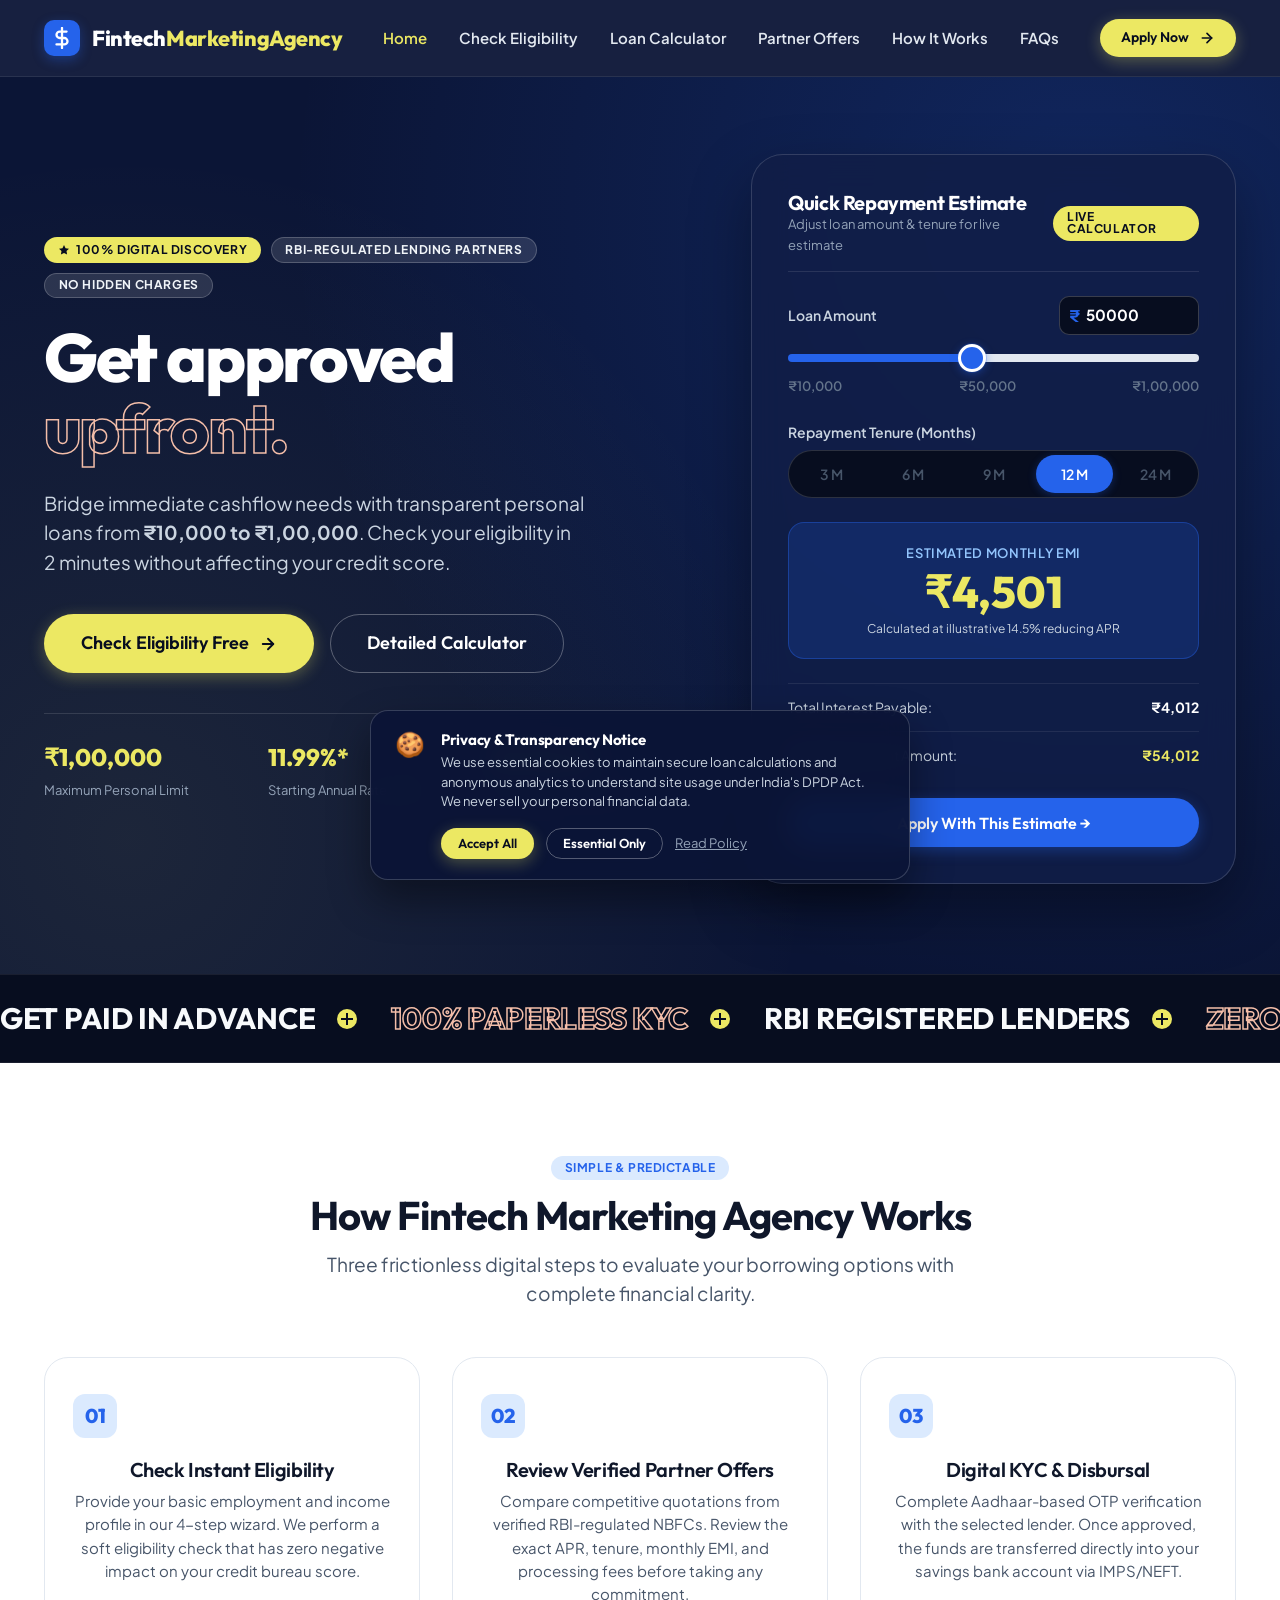
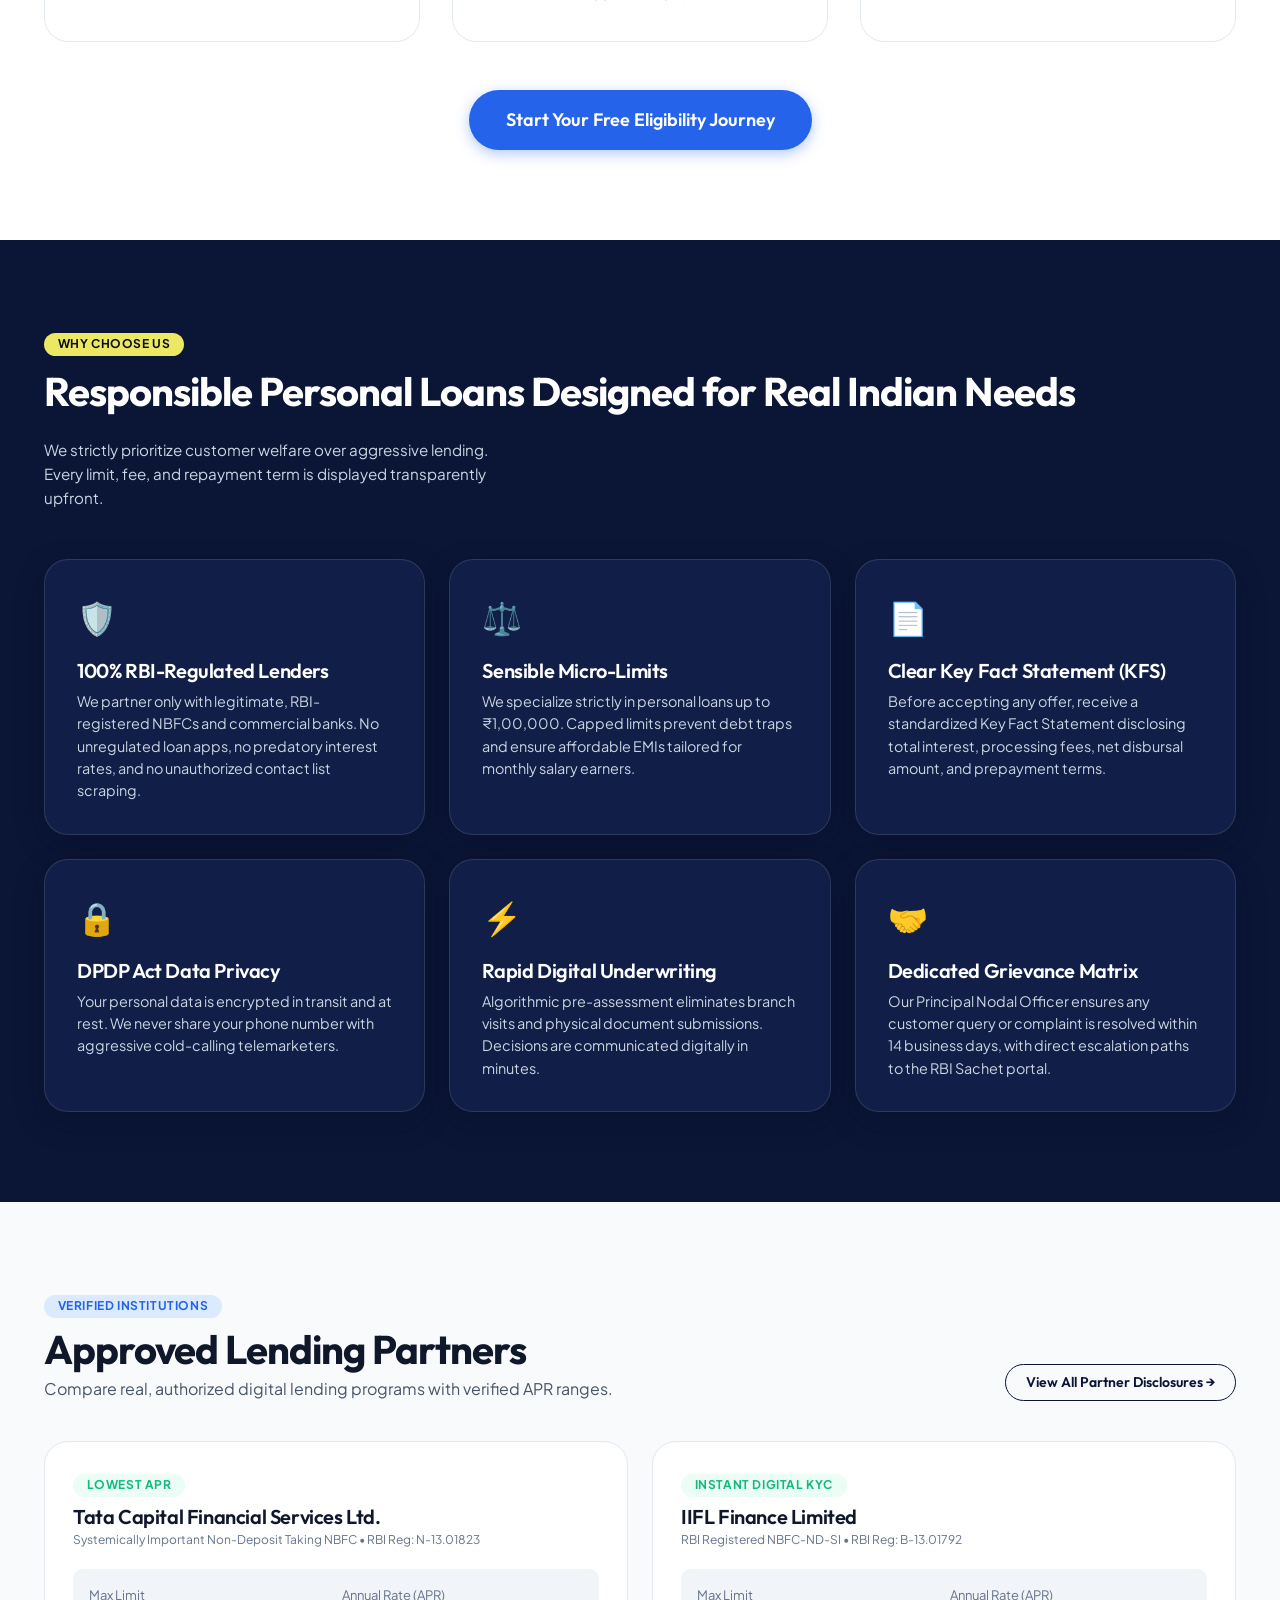
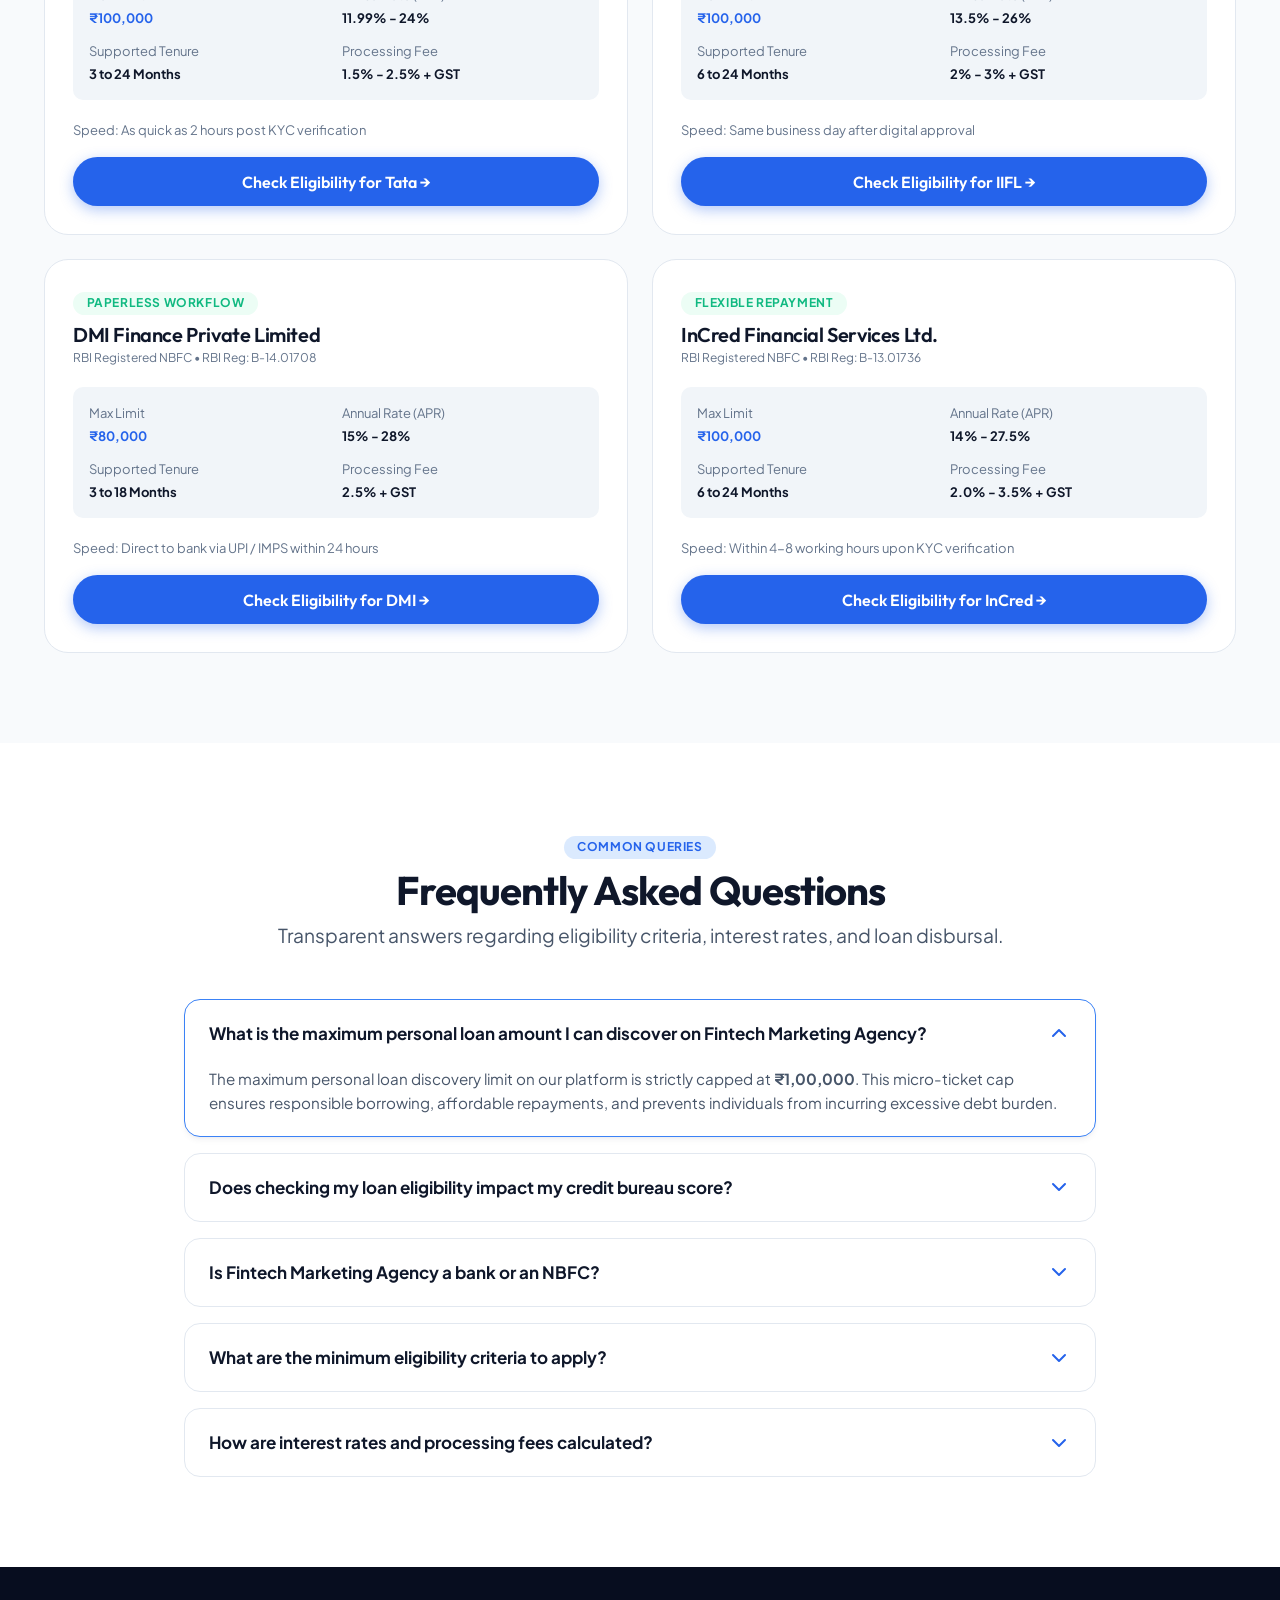
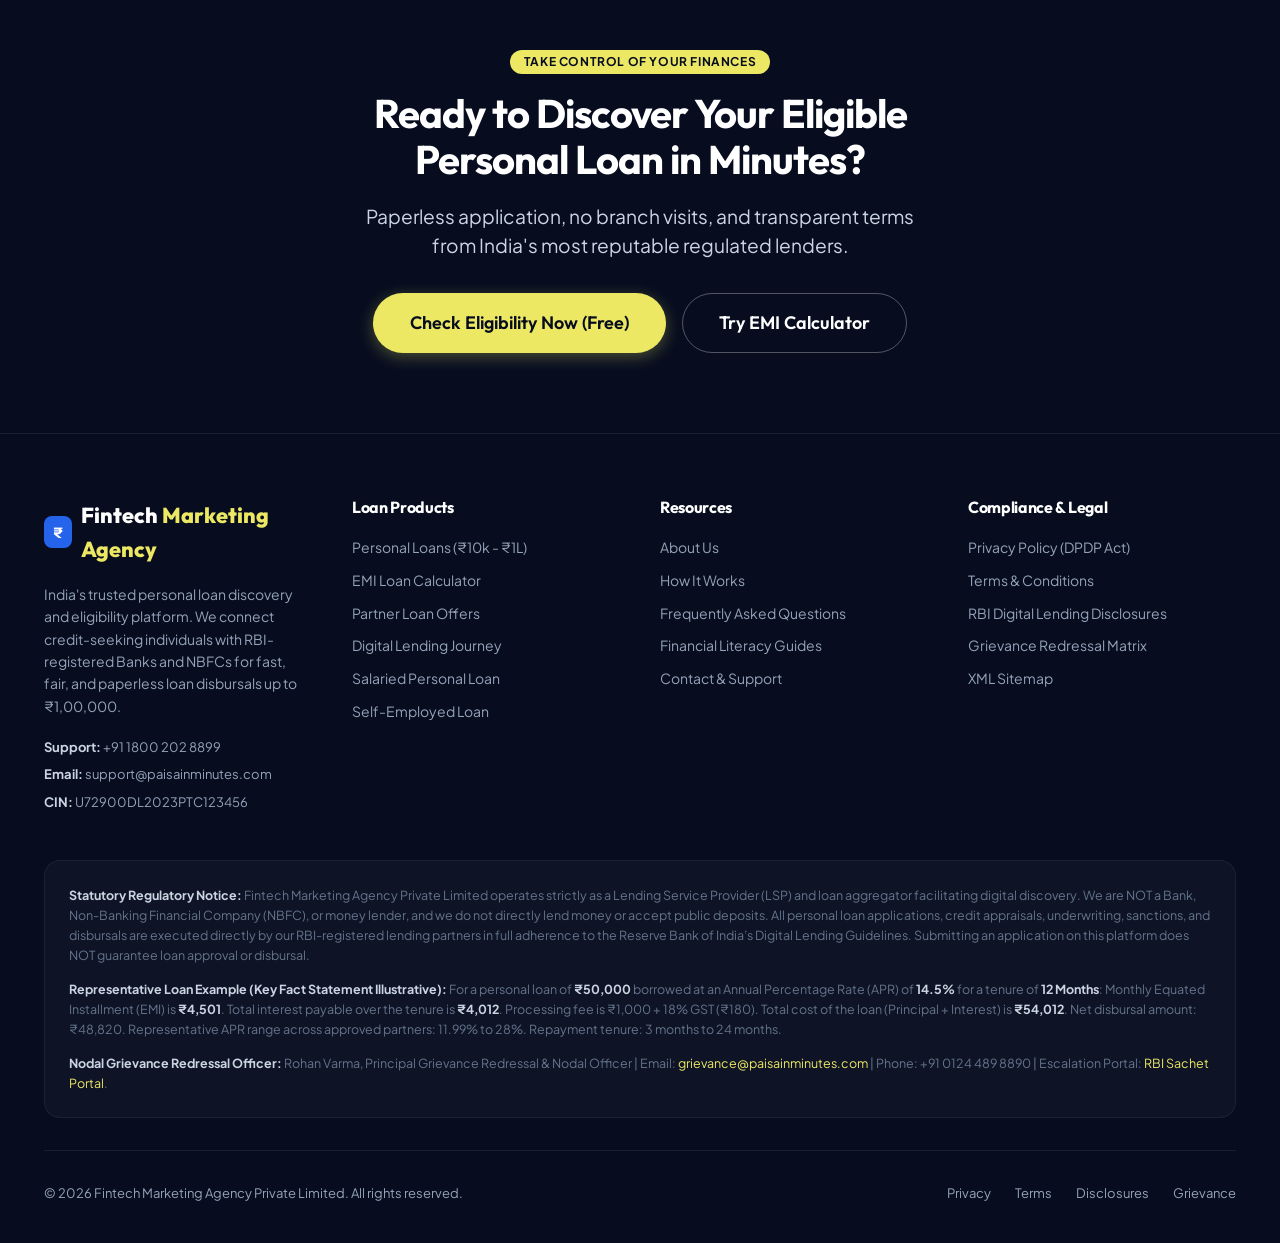
==== commit 67ca9758: "Update website brand name to Fintech Marketing Agency across all pages" ====
--- a/index.html
+++ b/index.html
@@ -6,28 +6,28 @@
   <meta http-equiv="X-UA-Compatible" content="ie=edge">
 
   <!-- Primary SEO Meta Tags -->
-  <title>Paisa in Minutes – Where India Discovers Fair, Fast Personal Loans | Paisa in Minutes</title>
-  <meta name="title" content="Paisa in Minutes – Where India Discovers Fair, Fast Personal Loans | Paisa in Minutes">
+  <title>Fintech Marketing Agency – Where India Discovers Fair, Fast Personal Loans | Fintech Marketing Agency</title>
+  <meta name="title" content="Fintech Marketing Agency – Where India Discovers Fair, Fast Personal Loans | Fintech Marketing Agency">
   <meta name="description" content="Discover instant personal loans up to ₹1,00,000 from verified RBI-regulated NBFCs &amp; Banks. Interactive loan slider, zero hidden charges, and transparent repayment calculation.">
-  <link rel="canonical" href="https://paisainminutes.com/">
+  <link rel="canonical" href="http://localhost:8000/">
   <meta name="robots" content="index, follow, max-image-preview:large, max-snippet:-1, max-video-preview:-1">
   <meta name="theme-color" content="#0b1536">
 
   <!-- Open Graph / Facebook -->
   <meta property="og:type" content="website">
-  <meta property="og:url" content="https://paisainminutes.com/">
-  <meta property="og:title" content="Paisa in Minutes – Where India Discovers Fair, Fast Personal Loans | Paisa in Minutes">
+  <meta property="og:url" content="http://localhost:8000/">
+  <meta property="og:title" content="Fintech Marketing Agency – Where India Discovers Fair, Fast Personal Loans | Fintech Marketing Agency">
   <meta property="og:description" content="Discover instant personal loans up to ₹1,00,000 from verified RBI-regulated NBFCs &amp; Banks. Interactive loan slider, zero hidden charges, and transparent repayment calculation.">
-  <meta property="og:image" content="https://paisainminutes.com/assets/images/og-preview.png">
-  <meta property="og:site_name" content="Paisa in Minutes">
+  <meta property="og:image" content="http://localhost:8000/assets/images/og-preview.png">
+  <meta property="og:site_name" content="Fintech Marketing Agency">
   <meta property="og:locale" content="en_IN">
 
   <!-- Twitter Cards -->
   <meta name="twitter:card" content="summary_large_image">
-  <meta name="twitter:url" content="https://paisainminutes.com/">
-  <meta name="twitter:title" content="Paisa in Minutes – Where India Discovers Fair, Fast Personal Loans | Paisa in Minutes">
+  <meta name="twitter:url" content="http://localhost:8000/">
+  <meta name="twitter:title" content="Fintech Marketing Agency – Where India Discovers Fair, Fast Personal Loans | Fintech Marketing Agency">
   <meta name="twitter:description" content="Discover instant personal loans up to ₹1,00,000 from verified RBI-regulated NBFCs &amp; Banks. Interactive loan slider, zero hidden charges, and transparent repayment calculation.">
-  <meta name="twitter:image" content="https://paisainminutes.com/assets/images/og-preview.png">
+  <meta name="twitter:image" content="http://localhost:8000/assets/images/og-preview.png">
 
   <!-- Stylesheets -->
   <link rel="stylesheet" href="assets/css/design-system.css">
@@ -41,10 +41,10 @@
     "@graph": [
       {
         "@type": "Organization",
-        "@id": "https://paisainminutes.com/#organization",
-        "name": "Paisa in Minutes Financial Technologies Private Limited",
-        "alternateName": "Paisa in Minutes",
-        "url": "https://paisainminutes.com",
+        "@id": "http://localhost:8000/#organization",
+        "name": "Fintech Marketing Agency Private Limited",
+        "alternateName": "Fintech Marketing Agency",
+        "url": "http://localhost:8000",
         "telephone": "+91 1800 202 8899",
         "email": "support@paisainminutes.com",
         "address": {
@@ -58,10 +58,10 @@
       },
       {
         "@type": "FinancialProduct",
-        "name": "Paisa in Minutes Personal Loan Discovery",
+        "name": "Fintech Marketing Agency Personal Loan Discovery",
         "description": "Short-term personal loan discovery service up to ₹1,00,000 with flexible tenures of 3 to 24 months.",
         "provider": {
-          "@id": "https://paisainminutes.com/#organization"
+          "@id": "http://localhost:8000/#organization"
         },
         "annualPercentageRate": {
           "@type": "QuantitativeValue",
@@ -92,7 +92,7 @@
 <header class="site-header" role="banner">
   <div class="container site-nav">
     <!-- Brand Logo -->
-    <a href="index.html" class="nav-brand" aria-label="Paisa in Minutes Homepage">
+    <a href="index.html" class="nav-brand" aria-label="Fintech Marketing Agency Homepage">
       <div class="nav-brand-logo">
         <svg width="22" height="22" viewBox="0 0 24 24" fill="none" stroke="currentColor" stroke-width="2.5" stroke-linecap="round" stroke-linejoin="round">
           <line x1="12" y1="1" x2="12" y2="23"></line>
@@ -100,7 +100,7 @@
         </svg>
       </div>
       <div>
-        Paisa<span class="accent">inMinutes</span>
+        Fintech<span class="accent">MarketingAgency</span>
       </div>
     </a>
 
@@ -310,7 +310,7 @@
   <div class="container text-center">
     <span class="badge badge-royal">Simple & Predictable</span>
     <h2 id="howItWorksHeading" class="heading-2" style="margin-top: 0.75rem; margin-bottom: 0.75rem;">
-      How Paisa in Minutes Works
+      How Fintech Marketing Agency Works
     </h2>
     <p class="text-lead" style="max-width: 640px; margin: 0 auto;">
       Three frictionless digital steps to evaluate your borrowing options with complete financial clarity.
@@ -623,7 +623,7 @@
     <div class="accordion">
       <div class="accordion-item open">
         <div class="accordion-header" tabindex="0" role="button" aria-expanded="true">
-          <span>What is the maximum personal loan amount I can discover on Paisa in Minutes?</span>
+          <span>What is the maximum personal loan amount I can discover on Fintech Marketing Agency?</span>
           <svg class="accordion-icon" viewBox="0 0 24 24" fill="none" stroke-width="2" stroke-linecap="round" stroke-linejoin="round">
             <polyline points="6 9 12 15 18 9"></polyline>
           </svg>
@@ -641,19 +641,19 @@
           </svg>
         </div>
         <div class="accordion-body">
-          No. The initial eligibility assessment on Paisa in Minutes uses a pre-screening soft inquiry model that does NOT record a hard credit inquiry on your CIBIL or Experian credit report. A formal credit appraisal is initiated only after you review and select a specific loan quotation.
+          No. The initial eligibility assessment on Fintech Marketing Agency uses a pre-screening soft inquiry model that does NOT record a hard credit inquiry on your CIBIL or Experian credit report. A formal credit appraisal is initiated only after you review and select a specific loan quotation.
         </div>
       </div>
 
       <div class="accordion-item">
         <div class="accordion-header" tabindex="0" role="button" aria-expanded="false">
-          <span>Is Paisa in Minutes a bank or an NBFC?</span>
+          <span>Is Fintech Marketing Agency a bank or an NBFC?</span>
           <svg class="accordion-icon" viewBox="0 0 24 24" fill="none" stroke-width="2" stroke-linecap="round" stroke-linejoin="round">
             <polyline points="6 9 12 15 18 9"></polyline>
           </svg>
         </div>
         <div class="accordion-body">
-          Paisa in Minutes is an authorized digital Lending Service Provider (LSP) and loan discovery aggregator. We do not directly lend money or collect public deposits. All loans are sanctioned and disbursed directly by our verified, RBI-registered lending partners (such as Tata Capital, IIFL Finance, DMI Finance, etc.) subject to credit underwriting.
+          Fintech Marketing Agency is an authorized digital Lending Service Provider (LSP) and loan discovery aggregator. We do not directly lend money or collect public deposits. All loans are sanctioned and disbursed directly by our verified, RBI-registered lending partners (such as Tata Capital, IIFL Finance, DMI Finance, etc.) subject to credit underwriting.
         </div>
       </div>
 
@@ -744,7 +744,7 @@
             ₹
           </div>
           <span style="font-family:var(--font-heading); font-size:1.35rem; font-weight:800; color:#fff;">
-            Paisa<span style="color:var(--color-accent-yellow);">inMinutes</span>
+            Fintech<span style="color:var(--color-accent-yellow);"> Marketing Agency</span>
           </span>
         </div>
         <p style="color:#94a3b8; font-size:0.875rem; line-height:1.6; margin-bottom:1.25rem;">
@@ -799,7 +799,7 @@
     <!-- Mandatory RBI Digital Lending & Key Fact Statement (KFS) Disclosures -->
     <div class="footer-disclosures">
       <p style="margin-bottom: 0.85rem;">
-        <strong>Statutory Regulatory Notice:</strong> Paisa in Minutes Financial Technologies Private Limited operates strictly as a Lending Service Provider (LSP) and loan aggregator facilitating digital discovery. We are NOT a Bank, Non-Banking Financial Company (NBFC), or money lender, and we do not directly lend money or accept public deposits. All personal loan applications, credit appraisals, underwriting, sanctions, and disbursals are executed directly by our RBI-registered lending partners in full adherence to the Reserve Bank of India’s Digital Lending Guidelines. Submitting an application on this platform does NOT guarantee loan approval or disbursal.
+        <strong>Statutory Regulatory Notice:</strong> Fintech Marketing Agency Private Limited operates strictly as a Lending Service Provider (LSP) and loan aggregator facilitating digital discovery. We are NOT a Bank, Non-Banking Financial Company (NBFC), or money lender, and we do not directly lend money or accept public deposits. All personal loan applications, credit appraisals, underwriting, sanctions, and disbursals are executed directly by our RBI-registered lending partners in full adherence to the Reserve Bank of India’s Digital Lending Guidelines. Submitting an application on this platform does NOT guarantee loan approval or disbursal.
       </p>
       <p style="margin-bottom: 0.85rem;">
         <strong>Representative Loan Example (Key Fact Statement Illustrative):</strong> For a personal loan of <strong>₹50,000</strong> borrowed at an Annual Percentage Rate (APR) of <strong>14.5%</strong> for a tenure of <strong>12 Months</strong>: Monthly Equated Installment (EMI) is <strong>₹4,501</strong>. Total interest payable over the tenure is <strong>₹4,012</strong>. Processing fee is ₹1,000 + 18% GST (₹180). Total cost of the loan (Principal + Interest) is <strong>₹54,012</strong>. Net disbursal amount: ₹48,820. Representative APR range across approved partners: 11.99% to 28%. Repayment tenure: 3 months to 24 months.
@@ -812,7 +812,7 @@
     <!-- Bottom Copyright -->
     <div class="footer-bottom">
       <div>
-        &copy; 2026 Paisa in Minutes Financial Technologies Private Limited. All rights reserved.
+        &copy; 2026 Fintech Marketing Agency Private Limited. All rights reserved.
       </div>
       <div style="display:flex; gap:1.5rem;">
         <a href="privacy-policy.html">Privacy</a>
